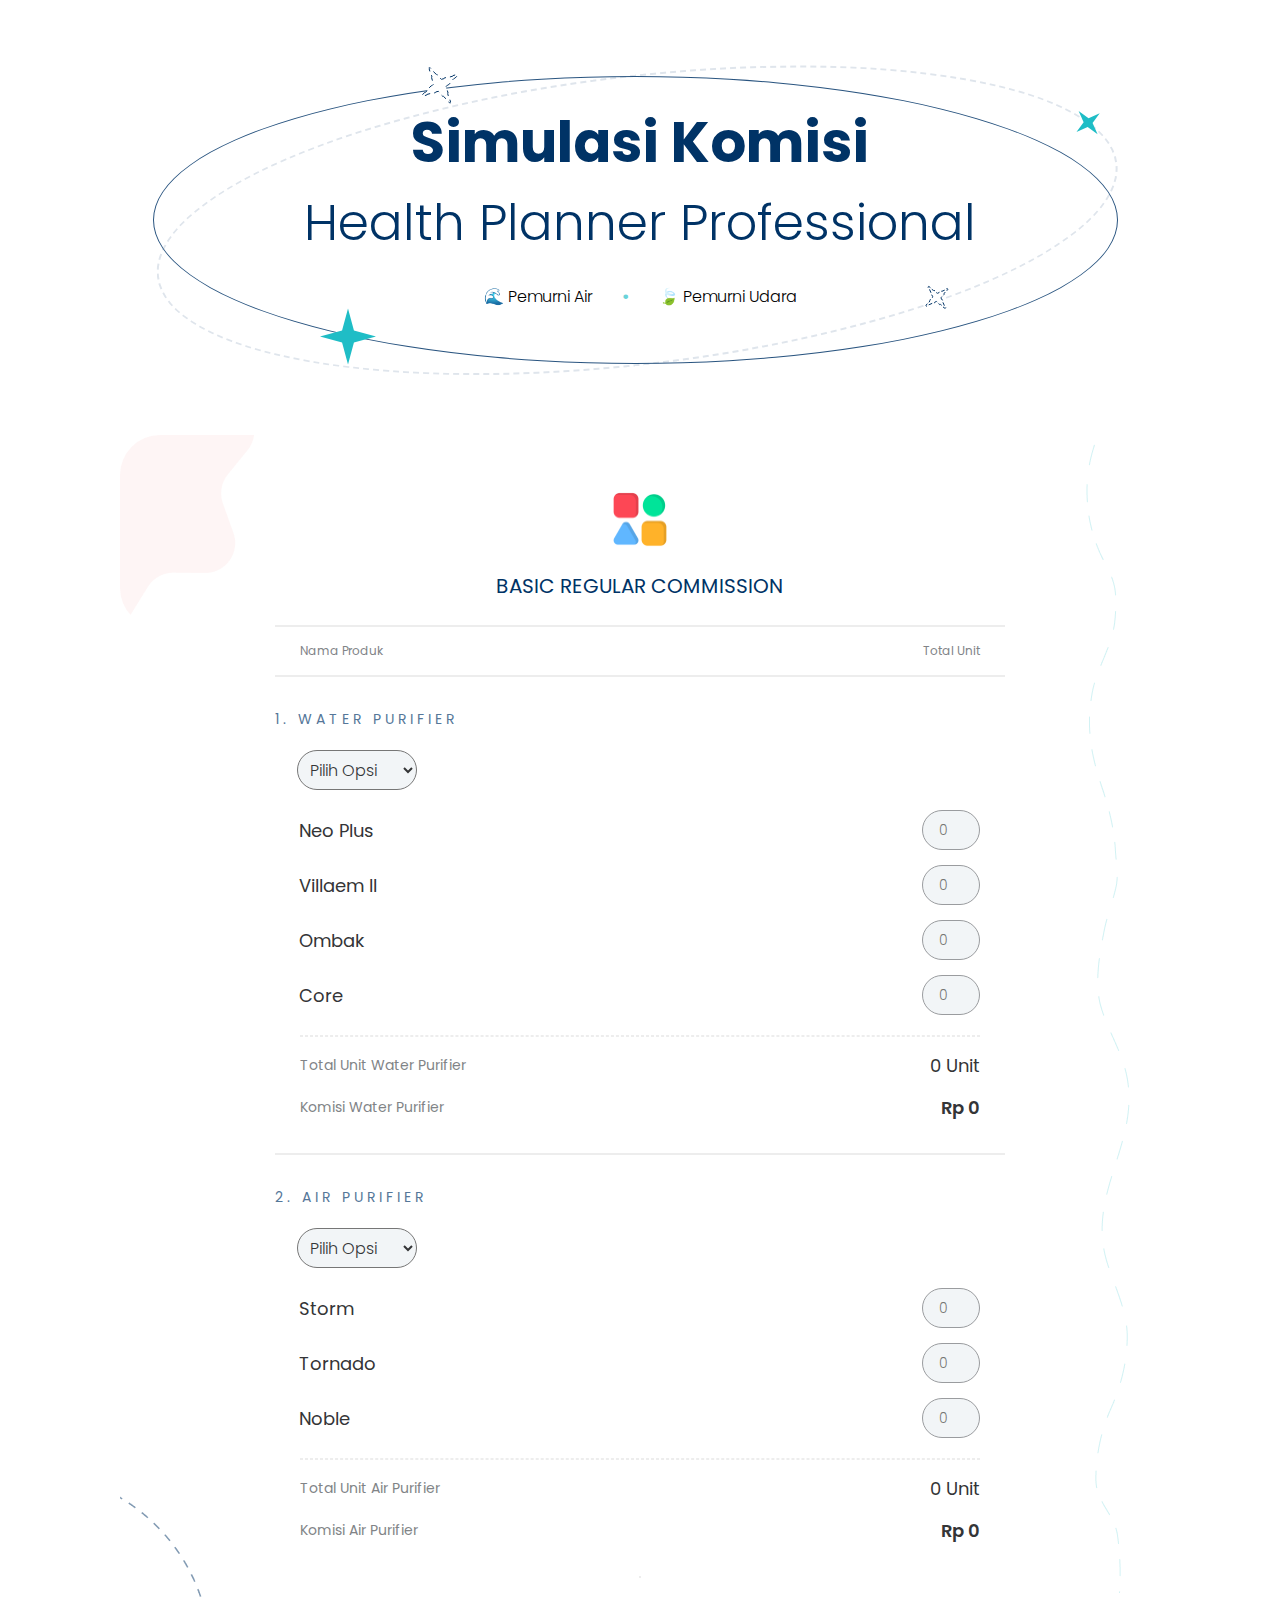
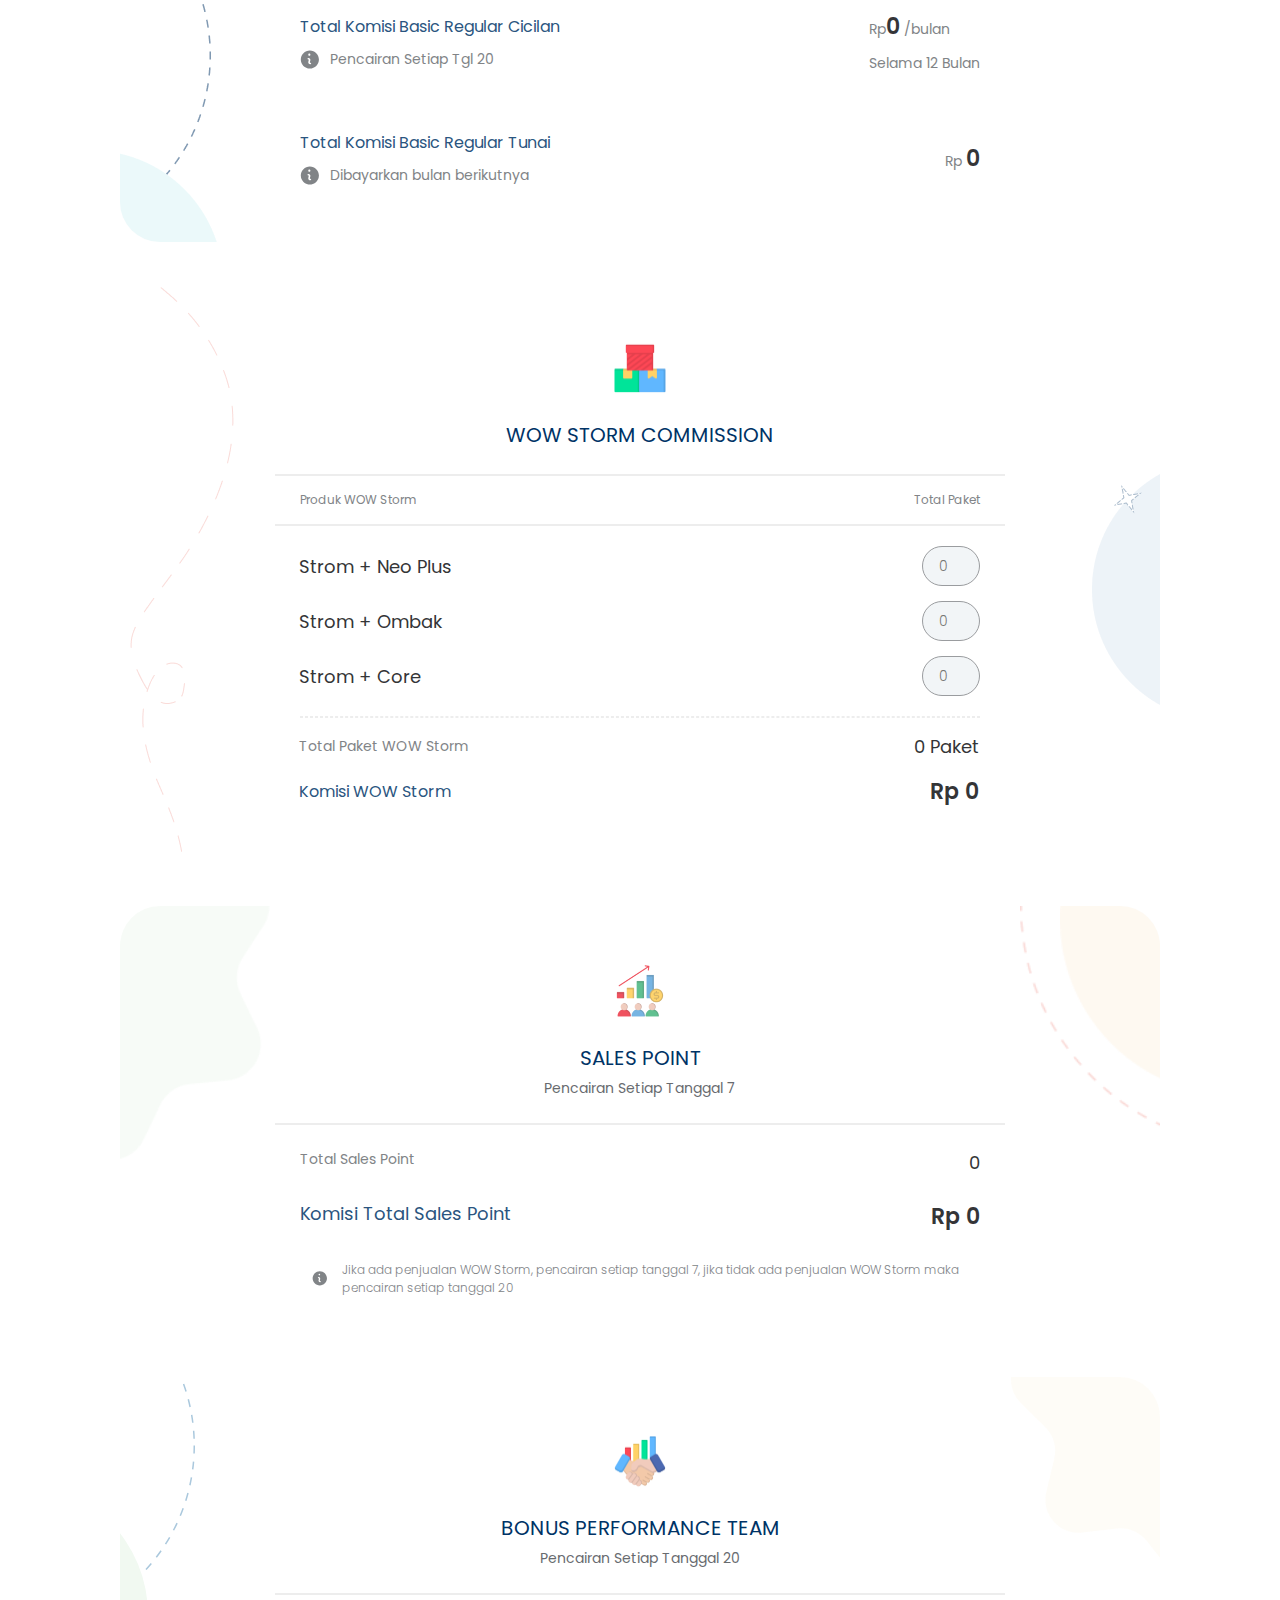
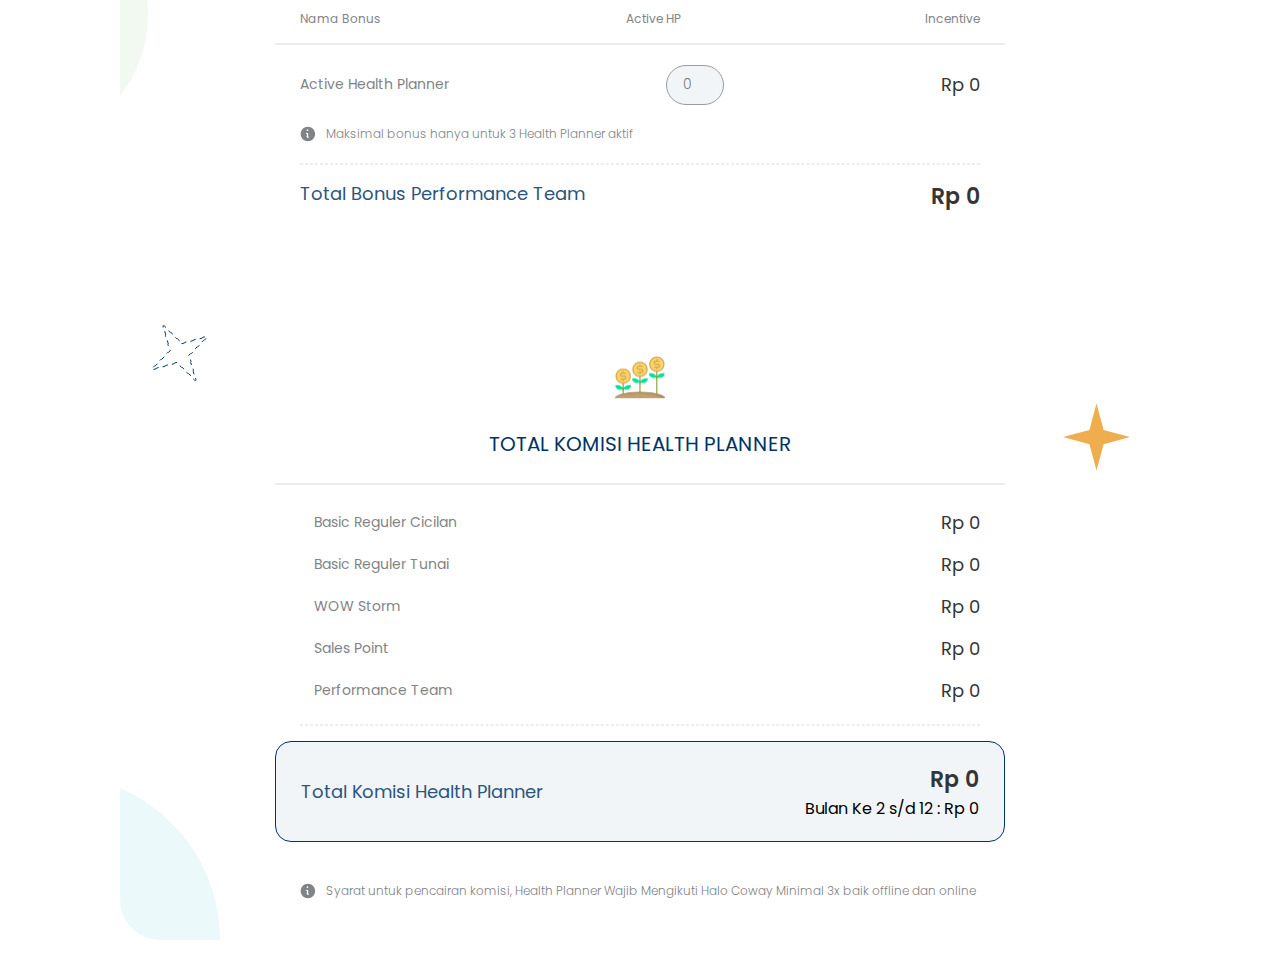
==== index.html @ 2f5e2cfe "fix total" ====
<!DOCTYPE html>
<html lang="en">
  <head>
    <meta charset="UTF-8" />
    <meta name="viewport" content="width=device-width, initial-scale=1.0" />
    <title>Komisi</title>

    <link rel="stylesheet" href="style.css" />
    <link rel="preconnect" href="https://fonts.googleapis.com" />
    <link rel="preconnect" href="https://fonts.gstatic.com" crossorigin />
    <link href="https://fonts.googleapis.com/css2?family=Poppins:wght@300;400;500;600;700&display=swap" rel="stylesheet" />

    <script src="js/app.js"></script>
  </head>
  <body>
    <!-- POP UP PASSWORD START -->
    <div class="pop" style="display: none;">
      <div class="card">
        <img class="key" src="assets/popup/Password.png" alt="" srcset="" />
        <div class="card-top">
          <img class="bg-card-top" src="assets/popup/Ornament 150.png" alt="" />
        </div>
        <div class="card-bottom">
          <h3>Masukkan Password 🙊</h3>
          <h5>Harap masukkan password untuk menggunakan Simulasi Komisi Health Planner Professional</h5>
          <input type="password" placeholder="input password" id="password" />
          <button type="submit" class="submit-button" id="button-submit">Submit Password</button>
        </div>
      </div>
    </div>
    <!-- POP UP PASSWORD END -->

    <!-- CONTENT START -->
    <div class="container">
      <!-- HEADER SECTION START -->
      <div class="header">
        <!-- ELLIPSE BACKGROUND -->
        <div class="Group1">
          <div class="Ellipse13"></div>
          <div class="Ellipse12"></div>
        </div>

        <!-- HEADER CONTENT START -->
        <h1>Simulasi Komisi</h1>
        <h3>Health Planner Professional</h3>
        <div class="tag">
          <p>🌊 Pemurni Air</p>
          <span>•</span>
          <p>🍃 Pemurni Udara</p>
        </div>
        <!-- HEADER CONTENT END -->

        <!-- HEADER ORNAMENT -->
        <svg xmlns="http://www.w3.org/2000/svg" width="40" height="40" viewBox="0 0 40 40" fill="none" class="header-dashed-star-1">
          <path
            d="M21.1506 14.1444L21.3566 14.3454L21.6339 14.2681L23.8445 13.6522C24.1105 13.5781 24.2661 13.3023 24.192 13.0363L27.6498 12.0728C27.7239 12.3389 27.9997 12.4944 28.2657 12.4203L32.6868 11.1884C32.9529 11.1143 33.1084 10.8386 33.0343 10.5725L36.4922 9.60906C36.5663 9.87507 36.842 10.0306 37.108 9.95651L37.5297 9.839L37.224 10.1524C37.0312 10.35 37.0351 10.6666 37.2328 10.8594L34.7261 13.4288C34.5285 13.236 34.2119 13.2399 34.0191 13.4376L30.8141 16.7228C30.6213 16.9204 30.6252 17.237 30.8229 17.4298L28.3162 19.9993C28.1186 19.8064 27.802 19.8103 27.6092 20.008L26.0067 21.6506L25.8057 21.8567L25.883 22.134L26.4989 24.3445C26.573 24.6106 26.8488 24.7661 27.1148 24.692L28.0782 28.1499C27.8122 28.224 27.6567 28.4997 27.7308 28.7657L28.9627 33.1869C29.0368 33.4529 29.3125 33.6085 29.5785 33.5343L30.542 36.9922C30.276 37.0663 30.1205 37.342 30.1946 37.6081L30.3121 38.0298L29.9987 37.7241C29.8011 37.5312 29.4845 37.5351 29.2917 37.7328L26.7223 35.2262C26.9151 35.0285 26.9112 34.7119 26.7135 34.5191L23.4283 31.3142C23.2306 31.1213 22.9141 31.1253 22.7213 31.3229L20.1518 28.8163C20.3447 28.6186 20.3408 28.3021 20.1431 28.1092L18.5005 26.5067L18.2944 26.3057L18.0171 26.383L15.8065 26.9989C15.5405 27.0731 15.385 27.3488 15.4591 27.6148L12.0012 28.5783C11.9271 28.3123 11.6514 28.1567 11.3854 28.2308L6.9642 29.4627C6.69819 29.5368 6.54264 29.8126 6.61676 30.0786L3.15889 31.0421C3.08477 30.7761 2.80904 30.6205 2.54303 30.6946L2.12133 30.8121L2.42703 30.4988C2.61986 30.3011 2.61594 29.9845 2.41828 29.7917L4.92492 27.2223C5.12258 27.4151 5.43914 27.4112 5.63197 27.2136L8.83692 23.9283C9.02975 23.7307 9.02584 23.4141 8.82818 23.2213L11.3348 20.6519C11.5325 20.8447 11.849 20.8408 12.0419 20.6431L13.6443 19.0005L13.8454 18.7945L13.7681 18.5172L13.1521 16.3066C13.078 16.0406 12.8023 15.885 12.5363 15.9591L11.5728 12.5013C11.8388 12.4272 11.9944 12.1514 11.9203 11.8854L10.6884 7.46424C10.6142 7.19823 10.3385 7.04268 10.0725 7.1168L9.10902 3.65893C9.37503 3.58481 9.53059 3.30908 9.45647 3.04307L9.33897 2.62137L9.65232 2.92707C9.84998 3.1199 10.1665 3.11598 10.3594 2.91832L12.9288 5.42496C12.736 5.62262 12.7399 5.93918 12.9375 6.13201L16.2227 9.33696C16.4204 9.52979 16.737 9.52588 16.9298 9.32822L19.4992 11.8349C19.3064 12.0325 19.3103 12.3491 19.508 12.5419L21.1506 14.1444Z"
            fill="white"
            stroke="#003366"
            stroke-linecap="round"
            stroke-dasharray="5 5"
          />
        </svg>
        <svg xmlns="http://www.w3.org/2000/svg" width="56" height="57" viewBox="0 0 56 57" fill="none" class="header-solid-star-1">
          <path d="M28 0.5L33.9397 22.5603L56 28.5L33.9397 34.4397L28 56.5L22.0603 34.4397L0 28.5L22.0603 22.5603L28 0.5Z" fill="#1FBDC6" />
        </svg>
        <svg xmlns="http://www.w3.org/2000/svg" width="26" height="25" viewBox="0 0 26 25" fill="none" class="header-dashed-star-2">
          <path
            d="M17.1432 12.6211L16.9729 12.8532L17.0881 13.117L17.7239 14.5734C17.8344 14.8265 18.1292 14.9421 18.3822 14.8316L19.2538 16.828C19.0007 16.9385 18.8851 17.2332 18.9956 17.4863L20.2673 20.3991C20.3778 20.6521 20.6725 20.7677 20.9256 20.6572L21.7972 22.6536C21.597 22.741 21.4828 22.9437 21.4985 23.1498C21.3009 23.0892 21.0781 23.156 20.9488 23.3321L19.1927 22.0433C19.3561 21.8207 19.3081 21.5077 19.0855 21.3444L16.5232 19.4638C16.3006 19.3004 15.9877 19.3485 15.8243 19.5711L14.0682 18.2822C14.2316 18.0596 14.1835 17.7467 13.9609 17.5833L12.6798 16.643L12.4477 16.4727L12.1839 16.5879L10.7275 17.2237C10.4744 17.3342 10.3588 17.629 10.4693 17.882L8.47296 18.7536C8.36247 18.5005 8.06775 18.3849 7.81467 18.4954L4.90186 19.7671C4.64879 19.8776 4.5332 20.1723 4.64368 20.4254L2.64734 21.297C2.55994 21.0968 2.35728 20.9826 2.15113 20.9983C2.21174 20.8007 2.14489 20.5779 1.9688 20.4486L3.25765 18.6925C3.48027 18.8559 3.79319 18.8079 3.95657 18.5853L5.8371 16.023C6.00049 15.8004 5.95247 15.4875 5.72985 15.3241L7.0187 13.568C7.24132 13.7314 7.55424 13.6833 7.71762 13.4607L8.65789 12.1796L8.82821 11.9475L8.71303 11.6837L8.07719 10.2273C7.9667 9.97421 7.67198 9.85862 7.4189 9.96911L6.54733 7.97276C6.80041 7.86227 6.916 7.56755 6.80551 7.31447L5.53383 4.40166C5.42334 4.14858 5.12861 4.03299 4.87554 4.14348L4.00397 2.14714C4.20415 2.05974 4.31831 1.85707 4.3026 1.65093C4.50026 1.71154 4.72306 1.64469 4.8523 1.4686L6.6084 2.75745C6.44501 2.98007 6.49303 3.29299 6.71565 3.45637L9.27793 5.3369C9.50055 5.50028 9.81347 5.45227 9.97686 5.22965L11.733 6.5185C11.5696 6.74112 11.6176 7.05404 11.8402 7.21742L13.1213 8.15769L13.3534 8.32801L13.6172 8.21283L15.0737 7.57699C15.3267 7.4665 15.4423 7.17177 15.3318 6.9187L17.3282 6.04713C17.4387 6.30021 17.7334 6.41579 17.9865 6.30531L20.8993 5.03362C21.1523 4.92314 21.2679 4.62841 21.1575 4.37534L23.1538 3.50377C23.2412 3.70395 23.4439 3.81811 23.65 3.8024C23.5894 4.00006 23.6562 4.22286 23.8323 4.3521L22.5435 6.1082C22.3209 5.94481 22.0079 5.99283 21.8446 6.21545L19.964 8.77773C19.8006 9.00035 19.8487 9.31327 20.0713 9.47665L18.7824 11.2328C18.5598 11.0694 18.2469 11.1174 18.0835 11.34L17.1432 12.6211Z"
            fill="white"
            stroke="#003366"
            stroke-linecap="round"
            stroke-dasharray="3 3"
          />
        </svg>
        <svg xmlns="http://www.w3.org/2000/svg" width="24" height="25" viewBox="0 0 24 25" fill="none" class="header-solid-star-2">
          <path d="M2.6262 0.978107L12.5599 8.12744L23.7303 3.12636L16.581 13.06L21.5821 24.2305L11.6484 17.0812L0.477948 22.0823L7.62728 12.1486L2.6262 0.978107Z" fill="#1FBDC6" />
        </svg>
      </div>
      <!-- HEADER SECTION END -->

      <!-- BASIC SECTION START -->
      <div class="basic">
        <!-- BASIC ORNAMENT -->
        <img class="ornament1" src="assets/form/basic/ornament1.png" alt="" />
        <img class="ornament2" src="assets/form/basic/ornament2.png" alt="" />
        <img class="ornament3" src="assets/form/basic/ornament3.png" alt="" />

        <!-- SECTION ICON -->
        <img class="section-image" src="assets/form/basic.png" alt="" />

        <!-- SECTION TITLE -->
        <h5 class="title">BASIC REGULAR COMMISSION</h5>

        <!-- WATER CONTENT START-->
        <div class="content">
          <!-- HEAD START -->
          <hr class="top-line" />
          <div class="head">
            <p>Nama Produk</p>
            <p>Total Unit</p>
          </div>
          <hr />
          <!-- HEAD END -->

          <!-- CATEGORY -->
          <h5 class="category">1. WATER PURIFIER</h5>
          <select name="pembayaran" id="pembayaran-water" class="pembayaran">
            <option disabled selected>Pilih Opsi</option>
            <option value="tunai">Tunai</option>
            <option value="cicilan">Cicilan</option>
          </select>

          <!-- LIST ITEM START -->
          <div class="body">
            <div class="container-row">
              <div class="row">
                <h5>Neo Plus</h5>
                <input type="number" placeholder="0" id="neo" />
              </div>
              <div class="row">
                <h5>Villaem II</h5>
                <input type="number" placeholder="0" id="villaem" />
              </div>
              <div class="row">
                <h5>Ombak</h5>
                <input type="number" placeholder="0" id="ombak" />
              </div>
              <div class="row">
                <h5>Core</h5>
                <input type="number" placeholder="0" id="core" />
              </div>
            </div>
          </div>
          <!-- LIST ITEM END -->

          <hr class="total-line" />

          <!-- WATER TOTAL START -->
          <div class="basic-total">
            <div class="container-row">
              <div class="row">
                <p>Total Unit Water Purifier</p>
                <h3 class="unit" id="water-unit">0 Unit</h3>
              </div>
              <div class="row">
                <p>Komisi Water Purifier</p>
                <h3 class="commission" id="water-commission">Rp 0</h3>
              </div>
            </div>
          </div>
          <!-- WATER TOTAL END -->
          <hr />
        </div>
        <!-- WATER CONTENT END -->

        <!-- AIR CONTENT START -->
        <div class="content">
          <!-- CATEGORY -->
          <h5 class="category">2. AIR PURIFIER</h5>
          <select name="pembayaran" id="pembayaran-air" class="pembayaran">
            <option disabled selected>Pilih Opsi</option>
            <option value="tunai" >Tunai</option>
            <option value="cicilan">Cicilan</option>
          </select>

          <!-- LIST ITEM START -->
          <div class="body">
            <div class="container-row">
              <div class="row">
                <h5>Storm</h5>
                <input type="number" id="storm" placeholder="0" />
              </div>
              <div class="row">
                <h5>Tornado</h5>
                <input type="number" id="tornado" placeholder="0" />
              </div>
              <div class="row">
                <h5>Noble</h5>
                <input type="number" id="noble" placeholder="0" />
              </div>
            </div>
          </div>
          <!-- LIST ITEM END -->

          <hr class="total-line" />

          <!-- AIR TOTAL START -->
          <div class="basic-total">
            <div class="container-row">
              <div class="row">
                <p>Total Unit Air Purifier</p>
                <h3 class="unit" id="air-unit">0 Unit</h3>
              </div>
              <div class="row">
                <p>Komisi Air Purifier</p>
                <h3 class="commission" id="air-commission">Rp 0</h3>
              </div>
            </div>
          </div>
          <!-- AIR TOTAL END -->
        </div>
        <!-- AIR CONTENT END -->

        <hr />

        <!-- TOTAL COMMISSION START -->
        <div class="content" id="cicilan">
          <div class="monthly-commission">
            <div class="sub-1">
              <h5>Total Komisi Basic Regular Cicilan</h5>
              <div class="desc">
                <svg viewBox="0 0 15 14" fill="none" xmlns="http://www.w3.org/2000/svg">
                  <path
                    fill-rule="evenodd"
                    clip-rule="evenodd"
                    d="M14.2 6.98652C14.2 10.7421 11.1555 13.7865 7.40001 13.7865C3.64447 13.7865 0.600006 10.7421 0.600006 6.98652C0.600006 3.23099 3.64447 0.186523 7.40001 0.186523C11.1555 0.186523 14.2 3.23099 14.2 6.98652ZM5.60001 6.38652C5.60001 6.05515 5.86864 5.78652 6.20001 5.78652H6.40271C7.29836 5.78652 7.96367 6.61591 7.76937 7.49023L7.40206 9.14314C7.37431 9.26804 7.46935 9.38652 7.5973 9.38652H7.80001C8.13138 9.38652 8.40001 9.65515 8.40001 9.98652C8.40001 10.3179 8.13138 10.5865 7.80001 10.5865H7.5973C6.70165 10.5865 6.03634 9.75714 6.23064 8.88282L6.59795 7.22991C6.62571 7.10501 6.53066 6.98652 6.40271 6.98652H6.20001C5.86864 6.98652 5.60001 6.71789 5.60001 6.38652ZM7.00001 4.18652C7.44183 4.18652 7.80001 3.82835 7.80001 3.38652C7.80001 2.9447 7.44183 2.58652 7.00001 2.58652C6.55818 2.58652 6.20001 2.9447 6.20001 3.38652C6.20001 3.82835 6.55818 4.18652 7.00001 4.18652Z"
                    fill="#818487"
                  />
                </svg>
                <p>Pencairan Setiap Tgl 20</p>
              </div>
            </div>
            <div class="sub-2">
              <h3>Rp<span id="total-basic-cicilan">0</span> /bulan</h3>
              <p>Selama 12 Bulan</p>
            </div>
          </div>
        </div>
        
        <div class="content" id="tunai">
          <div class="cash-commission">
            <div class="sub-1">
              <h5>Total Komisi Basic Regular Tunai</h5>
              <div class="desc">
                <svg viewBox="0 0 15 14" fill="none" xmlns="http://www.w3.org/2000/svg">
                  <path
                    fill-rule="evenodd"
                    clip-rule="evenodd"
                    d="M14.2 6.98652C14.2 10.7421 11.1555 13.7865 7.40001 13.7865C3.64447 13.7865 0.600006 10.7421 0.600006 6.98652C0.600006 3.23099 3.64447 0.186523 7.40001 0.186523C11.1555 0.186523 14.2 3.23099 14.2 6.98652ZM5.60001 6.38652C5.60001 6.05515 5.86864 5.78652 6.20001 5.78652H6.40271C7.29836 5.78652 7.96367 6.61591 7.76937 7.49023L7.40206 9.14314C7.37431 9.26804 7.46935 9.38652 7.5973 9.38652H7.80001C8.13138 9.38652 8.40001 9.65515 8.40001 9.98652C8.40001 10.3179 8.13138 10.5865 7.80001 10.5865H7.5973C6.70165 10.5865 6.03634 9.75714 6.23064 8.88282L6.59795 7.22991C6.62571 7.10501 6.53066 6.98652 6.40271 6.98652H6.20001C5.86864 6.98652 5.60001 6.71789 5.60001 6.38652ZM7.00001 4.18652C7.44183 4.18652 7.80001 3.82835 7.80001 3.38652C7.80001 2.9447 7.44183 2.58652 7.00001 2.58652C6.55818 2.58652 6.20001 2.9447 6.20001 3.38652C6.20001 3.82835 6.55818 4.18652 7.00001 4.18652Z"
                    fill="#818487"
                  />
                </svg>
                <p>Dibayarkan bulan berikutnya</p>
              </div>
            </div>
            <div class="sub-2">
              <h3>Rp <span id="total-basic-tunai">0</span></h3>
            </div>
          </div>
        </div>
        <!-- TOTAL COMISSION END -->
      </div>

      <!-- WOW SECTION START -->
      <div class="wow">
        <!-- WOW ORNAMENT -->
        <img class="ornament1" src="assets/form/wow/ornament1.png" alt="" />
        <img class="ornament2" src="assets/form/wow/ornament2.png" alt="" />

        <!-- SECTION ICON -->
        <img class="section-image" src="assets/form/wow.png" alt="" />

        <!-- SECTION TITLE -->
        <h5 class="title">WOW STORM COMMISSION</h5>

        <!-- WOW CONTENT START -->
        <div class="content">
          <hr class="top-line" />
          <div class="head">
            <p>Produk WOW Storm</p>
            <p>Total Paket</p>
          </div>
          <hr />

          <div class="body">
            <div class="container-row">
              <div class="row">
                <h5>Strom + Neo Plus</h5>
                <input type="number" placeholder="0" id="stormNeo" />
              </div>
              <div class="row">
                <h5>Strom + Ombak</h5>
                <input type="number" placeholder="0" id="stormOmbak" />
              </div>
              <div class="row">
                <h5>Strom + Core</h5>
                <input type="number" placeholder="0" id="stormCore" />
              </div>
            </div>
          </div>

          <hr class="total-line" />

          <div class="wow-commission">
            <div class="container-row">
              <div class="row">
                <p>Total Paket WOW Storm</p>
                <h4 id="total-paket">0 Paket</h4>
              </div>
              <div class="row">
                <h3>Komisi WOW Storm</h3>
                <h5 id="total-wow">Rp 0</h5>
              </div>
            </div>
          </div>
        </div>
      </div>
      <!-- BASIC SECTION END -->

      <div class="sales">
        <img class="section-image" src="assets/form/sales.png" alt="" />
        <h5 class="title">SALES POINT</h5>
        <p class="info">Pencairan Setiap Tanggal 7</p>

        <div class="content">
          <hr class="top-line" />
          <div class="total-point">
            <p>Total Sales Point</p>
            <h5 id="sales-point">0</h5>
          </div>

          <div class="body">
            <div class="sales-commission">
              <h5>Komisi Total Sales Point</h5>
              <h3 id="sales-total">Rp 0</h3>
            </div>
            <div class="desc">
              <div class="desc-content">
                <svg viewBox="0 0 15 14" fill="none" xmlns="http://www.w3.org/2000/svg">
                  <path
                    fill-rule="evenodd"
                    clip-rule="evenodd"
                    d="M14.2 6.98652C14.2 10.7421 11.1555 13.7865 7.40001 13.7865C3.64447 13.7865 0.600006 10.7421 0.600006 6.98652C0.600006 3.23099 3.64447 0.186523 7.40001 0.186523C11.1555 0.186523 14.2 3.23099 14.2 6.98652ZM5.60001 6.38652C5.60001 6.05515 5.86864 5.78652 6.20001 5.78652H6.40271C7.29836 5.78652 7.96367 6.61591 7.76937 7.49023L7.40206 9.14314C7.37431 9.26804 7.46935 9.38652 7.5973 9.38652H7.80001C8.13138 9.38652 8.40001 9.65515 8.40001 9.98652C8.40001 10.3179 8.13138 10.5865 7.80001 10.5865H7.5973C6.70165 10.5865 6.03634 9.75714 6.23064 8.88282L6.59795 7.22991C6.62571 7.10501 6.53066 6.98652 6.40271 6.98652H6.20001C5.86864 6.98652 5.60001 6.71789 5.60001 6.38652ZM7.00001 4.18652C7.44183 4.18652 7.80001 3.82835 7.80001 3.38652C7.80001 2.9447 7.44183 2.58652 7.00001 2.58652C6.55818 2.58652 6.20001 2.9447 6.20001 3.38652C6.20001 3.82835 6.55818 4.18652 7.00001 4.18652Z"
                    fill="#818487"
                  />
                </svg>
                <p>Jika ada penjualan WOW Storm, pencairan setiap tanggal 7, jika tidak ada penjualan WOW Storm maka pencairan setiap tanggal 20</p>
              </div>
            </div>
          </div>
        </div>
        <img src="/assets/form/sales/Ornament1.png" alt="Ornament" class="sales-puddle-img" />
        <img src="/assets/form/sales/Ornament2.png" alt="Ornament2" class="sales-dashed-img" />
        <img src="/assets/form/sales/Ellipse1.png" alt="Ellipse1" class="sales-circle-img" />
      </div>

      <div class="performance">
        <img class="section-image" src="assets/form/performance.png" alt="" />
        <h5 class="title">BONUS PERFORMANCE TEAM</h5>
        <p class="info">Pencairan Setiap Tanggal 20</p>

        <div class="content">
          <hr class="top-line" />
          <div class="head">
            <p>Nama Bonus</p>
            <p>Active HP</p>
            <p>Incentive</p>
          </div>
          <hr />

          <div class="body">
            <div class="performance-product">
              <h5>Active Health Planner</h5>
              <input type="number" max="3" min="0" id="performance" placeholder="0"/>
              <h4 id="performance-incentive">Rp 0</h4>
            </div>

            <div class="desc">
              <svg class="info-logo" viewBox="0 0 15 14" fill="none" xmlns="http://www.w3.org/2000/svg">
                <path
                  fill-rule="evenodd"
                  clip-rule="evenodd"
                  d="M14.2 6.98652C14.2 10.7421 11.1555 13.7865 7.40001 13.7865C3.64447 13.7865 0.600006 10.7421 0.600006 6.98652C0.600006 3.23099 3.64447 0.186523 7.40001 0.186523C11.1555 0.186523 14.2 3.23099 14.2 6.98652ZM5.60001 6.38652C5.60001 6.05515 5.86864 5.78652 6.20001 5.78652H6.40271C7.29836 5.78652 7.96367 6.61591 7.76937 7.49023L7.40206 9.14314C7.37431 9.26804 7.46935 9.38652 7.5973 9.38652H7.80001C8.13138 9.38652 8.40001 9.65515 8.40001 9.98652C8.40001 10.3179 8.13138 10.5865 7.80001 10.5865H7.5973C6.70165 10.5865 6.03634 9.75714 6.23064 8.88282L6.59795 7.22991C6.62571 7.10501 6.53066 6.98652 6.40271 6.98652H6.20001C5.86864 6.98652 5.60001 6.71789 5.60001 6.38652ZM7.00001 4.18652C7.44183 4.18652 7.80001 3.82835 7.80001 3.38652C7.80001 2.9447 7.44183 2.58652 7.00001 2.58652C6.55818 2.58652 6.20001 2.9447 6.20001 3.38652C6.20001 3.82835 6.55818 4.18652 7.00001 4.18652Z"
                  fill="#818487"
                />
              </svg>
              <p>Maksimal bonus hanya untuk 3 Health Planner aktif</p>
            </div>
          </div>

          <hr class="total-line" />

          <div class="performance-commission">
            <h5>Total Bonus Performance Team</h5>
            <h3 id="performance-total">Rp 0</h3>
          </div>
        </div>
        <img src="/assets/form/performance/Ornament1.svg" alt="ornament1" class="performance-dashed-img" />
        <img src="/assets/form/performance/Ornament2.svg" alt="ornament2" class="performance-puddle-img" />
        <img src="/assets/form/performance/Ellipse1.svg" alt="Ellipse1" class="performance-circle-img" />
      </div>

      <div class="total">
        <img class="section-image" src="assets/form/total.png" alt="" />
        <h5 class="title">TOTAL KOMISI HEALTH PLANNER</h5>
        <div class="content">
          <hr class="top-line" />
          <div class="body">
            <div class="detail">
              <div class="container-row">
                <div class="row">
                  <p>Basic Reguler Cicilan</p>
                  <h5 id="final-basic-cicilan">Rp 0</h5>
                </div>
                <div class="row">
                  <p>Basic Reguler Tunai</p>
                  <h5 id="final-basic-tunai">Rp 0</h5>
                </div>
                <div class="row">
                  <p>WOW Storm</p>
                  <h5 id="final-wow">Rp 0</h5>
                </div>
                <div class="row">
                  <p>Sales Point</p>
                  <h5 id="final-sales">Rp 0</h5>
                </div>
                <div class="row">
                  <p>Performance Team</p>
                  <h5 id="final-performance">Rp 0</h5>
                </div>
              </div>
            </div>

            <hr class="total-line" />

            <div class="total-commission">
              <h5>Total Komisi Health Planner</h5>
              <div class="sub">
                <h3 id="final-total">Rp 0</h3>
                <p>Bulan Ke 2 s/d 12 : <span id="final-monthly">Rp 0</span></p>
              </div>
            </div>

            <div class="desc">
              <svg class="info-logo" viewBox="0 0 15 14" fill="none" xmlns="http://www.w3.org/2000/svg">
                <path
                  fill-rule="evenodd"
                  clip-rule="evenodd"
                  d="M14.2 6.98652C14.2 10.7421 11.1555 13.7865 7.40001 13.7865C3.64447 13.7865 0.600006 10.7421 0.600006 6.98652C0.600006 3.23099 3.64447 0.186523 7.40001 0.186523C11.1555 0.186523 14.2 3.23099 14.2 6.98652ZM5.60001 6.38652C5.60001 6.05515 5.86864 5.78652 6.20001 5.78652H6.40271C7.29836 5.78652 7.96367 6.61591 7.76937 7.49023L7.40206 9.14314C7.37431 9.26804 7.46935 9.38652 7.5973 9.38652H7.80001C8.13138 9.38652 8.40001 9.65515 8.40001 9.98652C8.40001 10.3179 8.13138 10.5865 7.80001 10.5865H7.5973C6.70165 10.5865 6.03634 9.75714 6.23064 8.88282L6.59795 7.22991C6.62571 7.10501 6.53066 6.98652 6.40271 6.98652H6.20001C5.86864 6.98652 5.60001 6.71789 5.60001 6.38652ZM7.00001 4.18652C7.44183 4.18652 7.80001 3.82835 7.80001 3.38652C7.80001 2.9447 7.44183 2.58652 7.00001 2.58652C6.55818 2.58652 6.20001 2.9447 6.20001 3.38652C6.20001 3.82835 6.55818 4.18652 7.00001 4.18652Z"
                  fill="#818487"
                />
              </svg>

              <p>Syarat untuk pencairan komisi, Health Planner Wajib Mengikuti Halo Coway Minimal 3x baik offline dan online</p>
            </div>
          </div>
        </div>
        <svg xmlns="http://www.w3.org/2000/svg" width="59" height="60" viewBox="0 0 59 60" fill="none" class="total-dashed-img">
          <path
            d="M31.6298 20.5456L31.8359 20.7466L32.1132 20.6693L34.3342 20.0505C34.6002 19.9764 34.7557 19.7006 34.6816 19.4346L38.1603 18.4654C38.2344 18.7314 38.5101 18.8869 38.7761 18.8128L43.2181 17.5751C43.4841 17.501 43.6397 17.2253 43.5656 16.9593L47.0442 15.99C47.1183 16.256 47.3941 16.4115 47.6601 16.3374L52.1021 15.0997C52.3681 15.0256 52.5236 14.7499 52.4495 14.4839L55.9282 13.5146C56.0023 13.7806 56.278 13.9362 56.544 13.862L56.9761 13.7416L56.6629 14.0627C56.4701 14.2604 56.474 14.5769 56.6716 14.7698L54.1499 17.3547C53.9523 17.1618 53.6357 17.1657 53.4429 17.3634L50.2228 20.6641C50.03 20.8617 50.0339 21.1783 50.2316 21.3711L47.7099 23.956C47.5122 23.7632 47.1956 23.7671 47.0028 23.9647L43.7828 27.2654C43.59 27.4631 43.5939 27.7796 43.7915 27.9725L41.2698 30.5573C41.0721 30.3645 40.7556 30.3684 40.5628 30.5661L38.9527 32.2164L38.7517 32.4225L38.829 32.6998L39.4478 34.9208C39.522 35.1868 39.7977 35.3423 40.0637 35.2682L41.033 38.7469C40.767 38.821 40.6114 39.0967 40.6855 39.3627L41.9232 43.8047C41.9973 44.0707 42.2731 44.2263 42.5391 44.1522L43.5084 47.6308C43.2423 47.7049 43.0868 47.9807 43.1609 48.2467L44.3986 52.6887C44.4727 52.9547 44.7484 53.1102 45.0145 53.0361L45.9837 56.5148C45.7177 56.5889 45.5622 56.8646 45.6363 57.1306L45.7567 57.5627L45.4356 57.2495C45.2379 57.0567 44.9214 57.0606 44.7285 57.2582L42.1437 54.7365C42.3365 54.5389 42.3326 54.2223 42.1349 54.0295L38.8343 50.8094C38.6366 50.6166 38.32 50.6205 38.1272 50.8182L35.5423 48.2965C35.7352 48.0988 35.7313 47.7822 35.5336 47.5894L32.2329 44.3694C32.0353 44.1766 31.7187 44.1805 31.5259 44.3781L28.941 41.8564C29.1338 41.6587 29.1299 41.3422 28.9323 41.1494L27.2819 39.5393L27.0759 39.3383L26.7986 39.4156L24.5776 40.0344C24.3116 40.1086 24.156 40.3843 24.2301 40.6503L20.7515 41.6196C20.6773 41.3536 20.4016 41.198 20.1356 41.2721L15.6936 42.5098C15.4276 42.5839 15.2721 42.8597 15.3462 43.1257L11.8675 44.095C11.7934 43.8289 11.5177 43.6734 11.2516 43.7475L6.80967 44.9852C6.54366 45.0593 6.38811 45.335 6.46223 45.6011L2.98356 46.5703C2.90944 46.3043 2.63371 46.1488 2.3677 46.2229L1.93559 46.3433L2.24883 46.0222C2.44166 45.8245 2.43775 45.508 2.24009 45.3151L4.76181 42.7303C4.95947 42.9231 5.27603 42.9192 5.46886 42.7215L8.68889 39.4209C8.88172 39.2232 8.87781 38.9066 8.68014 38.7138L11.2019 36.1289C11.3995 36.3218 11.7161 36.3179 11.9089 36.1202L15.1289 32.8195C15.3218 32.6219 15.3179 32.3053 15.1202 32.1125L17.6419 29.5276C17.8396 29.7204 18.1561 29.7165 18.349 29.5189L19.959 27.8685L20.16 27.6625L20.0827 27.3852L19.4639 25.1642C19.3898 24.8982 19.114 24.7426 18.848 24.8167L17.8788 21.3381C18.1448 21.2639 18.3003 20.9882 18.2262 20.7222L16.9885 16.2802C16.9144 16.0142 16.6387 15.8587 16.3727 15.9328L15.4034 12.4541C15.6694 12.38 15.8249 12.1043 15.7508 11.8382L14.5131 7.39627C14.439 7.13026 14.1633 6.97471 13.8973 7.04883L12.928 3.57016C13.194 3.49604 13.3496 3.22031 13.2754 2.9543L13.155 2.52219L13.4761 2.83543C13.6738 3.02826 13.9903 3.02435 14.1832 2.82669L16.7681 5.34841C16.5752 5.54607 16.5791 5.86263 16.7768 6.05546L20.0775 9.27549C20.2751 9.46832 20.5917 9.46441 20.7845 9.26674L23.3694 11.7885C23.1766 11.9861 23.1805 12.3027 23.3781 12.4955L26.6788 15.7155C26.8765 15.9084 27.193 15.9045 27.3859 15.7068L29.9707 18.2285C29.7779 18.4262 29.7818 18.7427 29.9795 18.9356L31.6298 20.5456Z"
            fill="white"
            stroke="#003366"
            stroke-linecap="round"
            stroke-dasharray="5 5"
          />
        </svg>
        <svg xmlns="http://www.w3.org/2000/svg" width="67" height="68" viewBox="0 0 67 68" fill="none" class="total-solid-img">
          <path d="M33.5 0.586426L40.6064 26.98L67 34.0864L40.6064 41.1928L33.5 67.5864L26.3936 41.1928L0 34.0864L26.3936 26.98L33.5 0.586426Z" fill="#F0AD4E" />
        </svg>
        <img src="/assets/form/total/Ellipse1.svg" alt="Ellipse1" class="total-circle-img" />
      </div>
    </div>
  </body>
</html>
---- style.css ----
body {
  background-image: url("../assets/popup/background.png");
  background-position: center;
  background-size: cover;
}

* {
  font-family: "Poppins", sans-serif;
  padding: 0;
  margin: 0;
}

.pop {
  display: flex;
  justify-content: center;
  align-items: center;
  backdrop-filter: blur(80px);
  -webkit-backdrop-filter: blur(80px);
  height: 100vh;
  width: 100%;
  position: fixed;
  z-index: 999;
}

.body-password {
  background-color: white;
  border-radius: 40px;
}

.card {
  background-color: white;
  border-radius: 40px;
  display: flex;
  flex-direction: column;
  justify-content: center;
  align-items: center;
  margin-top: 230px;
  margin-bottom: 160px;
  /* width: 730px; */
  width: 630px;
  height: 500px;
  animation-name: fadeIn;
  animation-duration: 2s;
  position: relative;
}

.key {
  width: 414px;
  position: absolute;
  bottom: 310px;
}

.card-top {
  overflow: hidden;
  width: 100%;
}

.bg-card-top {
  width: 630px;
}

.card-bottom {
  margin-top: 15px;
  width: 85%;
  display: flex;
  flex-direction: column;
  justify-content: center;
  align-items: center;
}

.card-bottom h3 {
  font-size: 35px;
  font-weight: 500;
  color: #002244;
  margin-bottom: 10px;
}

.card-bottom h5 {
  font-size: 13px;
  font-weight: 400;
  color: #57595c;
  text-align: center;
  margin-bottom: 38px;
}

.card-bottom input {
  width: 310px;
  height: 42px;
  background-color: #f2f5f7;
  border: none;
  border-radius: 40px;
  text-align: center;
  font-size: 13px;
  color: #818487;
}

.card-bottom button {
  width: 186px;
  height: 44px;
  background-color: #2a5580;
  font-size: 15px;
  color: white;
  border-radius: 40px;
  border: none;
  margin-top: 20px;
  margin-bottom: 25px;
}

.hide {
  opacity: 0;
  pointer-events: none;
  transition: opacity 1s ease;
}

.submit-button:hover {
  cursor: pointer;
  background-color: #042a4f;
}

.submit-button:active {
  animation: clickEffect 0.4s ease;
}

@keyframes clickEffect {
  0% {
    transform: scale(1);
  }
  50% {
    transform: scale(0.9);
  }
  100% {
    transform: scale(1);
  }
}

@keyframes zoomIn {
  from {
    transform: scale(0);
  }
  to {
    transform: scale(1);
  }
}

@keyframes slideDown {
  from {
    transform: translateY(-100%);
  }
  to {
    transform: translateY(0);
  }
}

/* CSS */
@keyframes fadeIn {
  from {
    opacity: 0;
  }
  to {
    opacity: 1;
  }
}

.container {
  display: flex;
  flex-direction: column;
  align-items: center;
  justify-content: center;
}

.header {
  height: 345px;
  width: 1040px;
  background-color: white;
  border-radius: 40px;
  text-align: center;
  margin-top: 50px;
  position: relative;
  z-index: 1;
}

.header-dashed-star-1,
.header-solid-star-1,
.header-dashed-star-2,
.header-solid-star-2 {
  position: absolute;
}

.header-dashed-star-1 {
  top: 15px;
  left: 300px;
}

.header-solid-star-1 {
  bottom: 30px;
  left: 200px;
}

.header-dashed-star-2 {
  bottom: 85px;
  right: 210px;
}

.header-solid-star-2 {
  right: 60px;
  top: 60px;
}

/* CSS */
.Group1 {
  width: 100%;
}

.Ellipse13 {
  width: 963px;
  height: 286px;
  left: 20px;
  top: 83.06px;
  position: absolute;
  transform: rotate(-6.74deg);
  transform-origin: 0 0;
  border-radius: 50%;
  border: 2.5px #dfe5ec dashed;
}

.Ellipse12 {
  width: 963px;
  height: 286px;
  left: 33.46px;
  top: 25.54px;
  position: absolute;
  border-radius: 50%;
  border: 1px #2a5580 solid;
}

.bg-header {
  position: absolute;
}

.bg-header img {
  width: 60%;
}

.header h1 {
  font-size: 56px;
  font-weight: 700;
  color: #003366;
  margin-top: 50px;
}

.header h3 {
  font-size: 50px;
  font-weight: 300;
  color: #003366;
}

.tag {
  margin-top: 20px;
  display: flex;
  align-items: center;
  justify-content: center;
  gap: 30px;
  font-size: 16px;
  font-weight: 300;
}

.tag span {
  font-size: 20px;
  font-weight: 300;
  color: #6ad3d9;
  font-weight: 300;
}

.basic,
.wow,
.sales,
.performance,
.total {
  width: 1040px;
  display: flex;
  flex-direction: column;
  justify-content: center;
  align-items: center;

  background-color: white;
  border-radius: 40px;
  margin-top: 40px;
}

.total {
  position: relative;
  overflow: hidden;
  margin-bottom: 40px;
}

hr {
  border: 1px solid #ededed;
}

.basic {
  position: relative;
}

.ornament1 {
  position: absolute;
  top: 0;
  left: 0;
  border-top-left-radius: 40px;
  border-bottom-left-radius: 40px;
}

.ornament2 {
  position: absolute;
  bottom: 0;
  left: 0;
  border-bottom-left-radius: 40px;
}

.ornament3 {
  position: absolute;
  right: 30px;
  top: 0;
}

.section-image {
  width: 56px;
  margin: 56px 0 24px 0;
}

.content {
  width: 730px;
  padding: 0 155px;
}

.title {
  font-size: 20px;
  font-weight: 400;
  color: #003366;
}

.category {
  font-size: 14px;
  font-weight: 400;
  color: #557799;
  margin: 32px 0 20px 0;
  letter-spacing: 4px;
}

.head {
  display: flex;
  justify-content: space-between;
  padding: 15px 25px;
  font-size: 12px;
  color: #818487;
  font-weight: 400;
}

.top-line {
  margin-top: 24px;
}

.basic .body,
.wow .body {
  margin: 20px 25px 20px 10px;
  display: flex;
  justify-content: space-between;
}

.container-row {
  display: flex;
  flex-direction: column;
  gap: 15px;
  padding-left: 14px;
  width: 100%;
}

.row {
  display: flex;
  justify-content: space-between;
  align-items: center;
}

.container-row h5 {
  font-size: 18px;
  color: #343537;
  font-weight: 400;
}

.basic-input,
.wow-input {
  display: flex;
  flex-direction: column;
  gap: 20px;
}

.basic input,
.wow input {
  width: 56px;
  height: 38px;
  border-radius: 40px;
  background-color: #f2f5f7;
  border: 1px #9a9c9f solid;
  text-align: center;
  color: #343537;
  font-size: 14px;
  font-weight: 300;
  margin-left: 60px;
}

.basic select {
  width: 120px;
  height: 40px;
  margin-left: 22px;
  border-radius: 20px;
  padding-left: 8px;
  background-color: #f2f5f7;
  color: #343537;
  font-weight: 300;
  font-size: 16px;
}

#performance {
  width: 56px;
  height: 38px;
  border-radius: 40px;
  background-color: #f2f5f7;
  border: 1px #9a9c9f solid;
  text-align: center;
  color: #343537;
  font-size: 14px;
  font-weight: 300;
}

.total-line {
  margin: 20px 25px 15px 25px;
  border: 1px dashed #ededed;
}

.basic-total {
  display: flex;
  justify-content: space-between;
  margin: 0 25px 32px 11px;
}

.basic-total .row p {
  font-size: 14px;
  color: #818487;
  font-weight: 400;
}

.basic-total .row {
  text-align: row;
  font-size: 18px;
}

.basic-total .row .commission {
  font-size: 18px;
  color: #343537;
  font-weight: 600;
}

.basic-total .row .unit {
  font-size: 18px;
  color: #343537;
  font-weight: 400;
}

.monthly-commission {
  display: grid;
  grid-template-columns: auto auto;
  align-items: center;
  justify-content: space-between;
  margin: 32px 25px 56px 25px;
}

.monthly-commission svg, .cash-commission svg {
  width: 20px;
  margin-right: 10px;
}

.monthly-commission .desc, .cash-commission .desc {
  display: flex;
}

.cash-commission {
  display: grid;
  grid-template-columns: auto auto;
  align-items: center;
  justify-content: space-between;
  margin: 0 25px 56px 25px;
}

.sub-2 {
  text-align: left;
}

.sub-1 h5 {
  font-size: 16px;
  font-weight: 400;
  color: #2a5580;
}

.sub-1,
.sub-2 p,
h3 {
  font-size: 14px;
  font-weight: 400;
  color: #818487;
}

.sub-1 p,
.sub-2 p,
.sub-1 svg {
  margin-top: 10px;
}

.sub-2 span {
  font-size: 22px;
  font-weight: 600;
  color: #343537;
}

/* WOW COMMISSION */
.wow {
  height: 584px;
  position: relative;
}

.wow .ornament1 {
  position: absolute;
  top: 0;
  left: 10px;
}

.wow .ornament2 {
  position: absolute;
  left: 93.5%;
  top: 30%;
}

.wow-commission {
  margin: 0 40px 56px 10px;
}

.wow-commission .row h4 {
  font-size: 18px;
  font-weight: 400;
  color: #343537;
}

.wow-commission .row p {
  font-size: 14px;
  font-weight: 400;
  color: #818487;
}

.wow-commission .row h3 {
  font-size: 16px;
  font-weight: 400;
  color: #2a5580;
}

.wow-commission .row h5 {
  font-size: 22px;
  font-weight: 600;
  color: #343537;
}

.info {
  font-size: 14px;
  font-weight: 400px;
  color: #686b6f;
  margin-top: 5px;
}

.sales {
  position: relative;
  overflow: hidden;
}

.sales .total-point {
  display: flex;
  margin: 24px 25px;
  justify-content: space-between;
}

.sales .total-point p {
  color: #818487;
  font-size: 14px;
  font-weight: 400;
}

.sales .total-point h5 {
  color: #343537;
  font-size: 18px;
  font-weight: 400;
}

.sales-commission {
  display: flex;
  justify-content: space-between;
  margin: 0 25px 14px 25px;
}

.sales-commission h5 {
  color: #2a5580;
  font-size: 18px;
  font-weight: 400;
}

.sales-commission h3 {
  color: #343537;
  font-size: 22px;
  font-weight: 600;
}

.sales .desc {
  display: flex;
  justify-content: center;
}
.sales .desc-content {
  margin: 14px 25px 40px 25px;
  display: flex;
  align-items: center;
  width: 90%;
}

.sales .desc svg {
  width: 20px;
  margin-right: 15px;
}

.sales .desc p {
  color: #818487;
  font-weight: 300;
  font-size: 12px;
}

.sales-puddle-img,
.sales-circle-img,
.sales-dashed-img {
  position: absolute;
}

.sales-puddle-img {
  top: 0;
  left: 0;
  width: 150px;
}

.sales-circle-img {
  top: 0;
  right: 0;
  width: 100px;
}

.sales-dashed-img {
  top: 0;
  right: 0;
  width: 140px;
}

.performance {
  position: relative;
  overflow: hidden;
}

.performance-product {
  display: flex;
  justify-content: space-between;
  padding: 20px 25px;
  align-items: center;
  text-align: center;
}

.performance-product h5 {
  font-size: 14px;
  font-weight: 400;
  color: #818487;
}

.performance-product h4 {
  font-size: 18px;
  font-weight: 400;
  color: #343537;
}

.info-logo {
  width: 16px;
}

.performance .desc {
  display: flex;
  gap: 10px;
  margin: 0 25px;
}

.performance .desc p {
  font-size: 12px;
  font-weight: 300;
  color: #818487;
}

.performance-commission {
  display: flex;
  justify-content: space-between;
  margin: 0 25px 40px 25px;
}

.performance-commission h5 {
  font-size: 18px;
  font-weight: 400;
  color: #2a5580;
}

.performance-commission h3 {
  font-size: 22px;
  font-weight: 600;
  color: #343537;
}

.performance-puddle-img,
.performance-dashed-img,
.performance-circle-img {
  position: absolute;
}

.performance-circle-img {
  left: 0;
  top: 0;
  bottom: 0;
  margin: auto 0;
}

.performance-dashed-img {
  top: 0;
  left: 0;
}

.performance-puddle-img {
  top: 0;
  right: 0;
  width: 150px;
}

.total .detail {
  display: flex;
  justify-content: space-between;
  padding-top: 24px;
  margin: 0 25px;
}

.total .row p {
  font-size: 14px;
  font-weight: 400;
  color: #818487;
}

.total .desc {
  display: flex;
  gap: 10px;
  margin: 0 25px;
}

.total .desc p {
  margin: 40px 0;
  font-size: 12px;
  font-weight: 300;
  color: #818487;
}

.total-commission {
  display: flex;
  justify-content: space-between;
  align-items: center;
  padding: 0 25px;
  border: #003366 solid 1px;
  background-color: #f2f5f7;
  height: 99px;
  border-radius: 16px;
}

.total-commission h5 {
  font-size: 18px;
  font-weight: 400;
  color: #2a5580;
}

.total-commission h3 {
  font-size: 22px;
  font-weight: 600;
  color: #343537;
}

.total-commission .sub {
  display: flex;
  flex-direction: column;
  text-align: end;
}

.total-dashed-img,
.total-solid-img,
.total-circle-img {
  position: absolute;
}

.total-dashed-img {
  top: 30px;
  left: 30px;
}

.total-solid-img {
  top: 110px;
  right: 30px;
}

.total-circle-img {
  bottom: 0;
  left: 0;
  width: 100px;
}

@media screen and (max-width: 1200px) {
  .header,
  .basic,
  .wow,
  .sales,
  .performance,
  .total {
    width: 900px;
  }

  .Ellipse13,
  .Ellipse12 {
    width: 823px;
  }

  .header h1 {
    font-size: 50px;
  }

  .header h3 {
    font-size: 44px;
  }

  .header-dashed-star-1 {
    top: 25px;
    left: 220px;
  }

  .header-solid-star-1 {
    bottom: 40px;
    left: 150px;
  }

  .header-dashed-star-2 {
    bottom: 80px;
    right: 170px;
  }

  .header-solid-star-2 {
    right: 70px;
    top: 60px;
  }

  .wow {
    overflow: hidden;
  }
}

@media screen and (max-width: 1200px) {
  .header,
  .basic,
  .wow,
  .sales,
  .performance,
  .total {
    width: 700px;
  }

  .Ellipse13,
  .Ellipse12 {
    width: 623px;
  }

  .header h1 {
    font-size: 45px;
  }

  .header h3 {
    font-size: 39px;
  }

  .content {
    width: 530px;
  }
}

@media screen and (max-width: 500px) {
  /* body {
    width: max-content;
  } */

  .container {
    overflow-x: hidden;
  }

  .header,
  .basic,
  .wow,
  .sales,
  .performance,
  .total {
    width: 350px;
    border-radius: 16px;
  }

  .header {
    height: 180px;
    margin-top: 25px;
  }

  .Ellipse13,
  .Ellipse12 {
    width: 310px;
    height: 125px;
    left: 18px;
    top: 33px;
  }

  .Ellipse13 {
    width: 320px;
    top: 55px;
    left: 5px;
    transform: rotate(-9.74deg);
  }

  .header h1 {
    font-size: 22px;
  }

  .header h3 {
    font-size: 18px;
  }
  .tag {
    gap: 10px;
    margin-top: 0px;
  }

  .tag p {
    font-size: 10px;
  }

  .content {
    width: 330px;
  }

  .header-dashed-star-1 {
    top: 25px;
    left: 50px;
    width: 20px;
  }

  .header-solid-star-1 {
    bottom: 30px;
    left: 50px;
    width: 20px;
  }

  .header-dashed-star-2 {
    bottom: 50px;
    right: 50px;
    width: 10px;
  }

  .header-solid-star-2 {
    right: 50px;
    top: 20px;
    width: 10px;
  }

  /* .section-image {
    width: 50px;
  } */

  .category {
    padding: 0 20px;
  }

  .ornament1 {
    width: 100px;
    border-top-left-radius: 16px;
  }

  .ornament2 {
    width: 40px;
  }

  .ornament3 {
    display: none;
  }

  .wow .ornament1 {
    display: none;
  }

  .wow .ornament2 {
    left: 92.5%;
    top: -52px;
    transform: rotate(-70deg);
  }

  .sales-puddle-img {
    width: 100px;
  }

  .sales-circle-img {
    top: unset;
    bottom: -60px;
    right: 0;
    transform: rotate(75deg);
  }

  .sales-dashed-img {
    display: none;
  }

  .total-solid-img {
    top: 60px;
    right: 30px;
  }

  .total-circle-img {
    width: 70px;
    z-index: -2;
  }

  .performance-puddle-img {
    top: unset;
    bottom: -30px;
    right: -70px;
    transform: rotate(60deg);
  }

  .title {
    font-size: 18px;
    font-weight: 400;
    color: #003366;
  }

  .monthly-commission {
    display: grid;
    grid-template-columns: auto;
    align-items: center;
    justify-content: center;
  }

  .cash-commission{
    display: grid;
    grid-template-columns: auto;
    align-items: center;
    justify-content: center;
  }

  .performance-commission {
    flex-direction: column;
    justify-content: center;
    align-items: center;
    text-align: center;
  }

  .sales .body {
    display: flex;
    flex-direction: column-reverse;
  }

  .sales-commission {
    flex-direction: column;

    align-items: center;
  }

  .sub-1,
  .sub-2 {
    text-align: center;
  }

  .total .row p {
    font-size: 12px;
  }

  .total-commission {
    flex-direction: column;
    justify-content: center;
    align-items: center;
  }

  .total-commission .sub {
    text-align: center;
  }

  .wow-commission .row:last-child {
    flex-direction: column;
  }

  .total-dashed-img {
    width: 40px;
  }

  .total-solid-img {
    top: 0;
    right: 0;
    margin-top: -10px;
    margin-right: -10px;
    transform: rotate(25deg);
  }

  .total .desc svg {
    width: 40px !important;
  }

  .detail .sub-1 {
    text-align: start;
  }

  .detail .container-row {
    padding-left: 5px;
  }

  .desc-content svg {
    width: 40px !important;
  }

  .card {
    border-radius: 18px;
    margin-top: 150px;
    margin-bottom: 160px;
    width: 290px;
    height: 280px;
    animation-name: fadeIn;
    animation-duration: 1.5s;
    position: relative;
  }

  .key {
    width: 200px;
    position: absolute;
    bottom: 210px;
  }

  .card-top {
    overflow: hidden;
    width: 100%;
    display: flex;
    justify-content: center;
  }

  .pop {
    backdrop-filter: blur(0);
    -webkit-backdrop-filter: blur(0);
    backdrop-filter: brightness(30%);
    -webkit-backdrop-filter: brightness(30%);
    width: 100%;
    overflow-x: hidden;
  }

  .bg-card-top {
    width: 295px;
  }

  .card-bottom {
    margin-top: 15px;
    width: 85%;
    display: flex;
    flex-direction: column;
    justify-content: center;
    align-items: center;
  }

  .card-bottom h3 {
    font-size: 20px;
    font-weight: 500;
    color: #002244;
    margin-bottom: 10px;
  }

  .card-bottom h5 {
    font-size: 11px;
    font-weight: 400;
    color: #57595c;
    text-align: center;
    margin-bottom: 15px;
  }

  .card-bottom input {
    width: 150px;
    height: 25px;
    background-color: #f2f5f7;
    border: none;
    border-radius: 40px;
    text-align: center;
    font-size: 11px;
    color: #818487;
  }

  .card-bottom button {
    width: 90px;
    height: 20px;
    background-color: #2a5580;
    font-size: 9px;
    color: white;
    border-radius: 40px;
    border: none;
    margin-top: 15px;
    margin-bottom: 15px;
  }
}
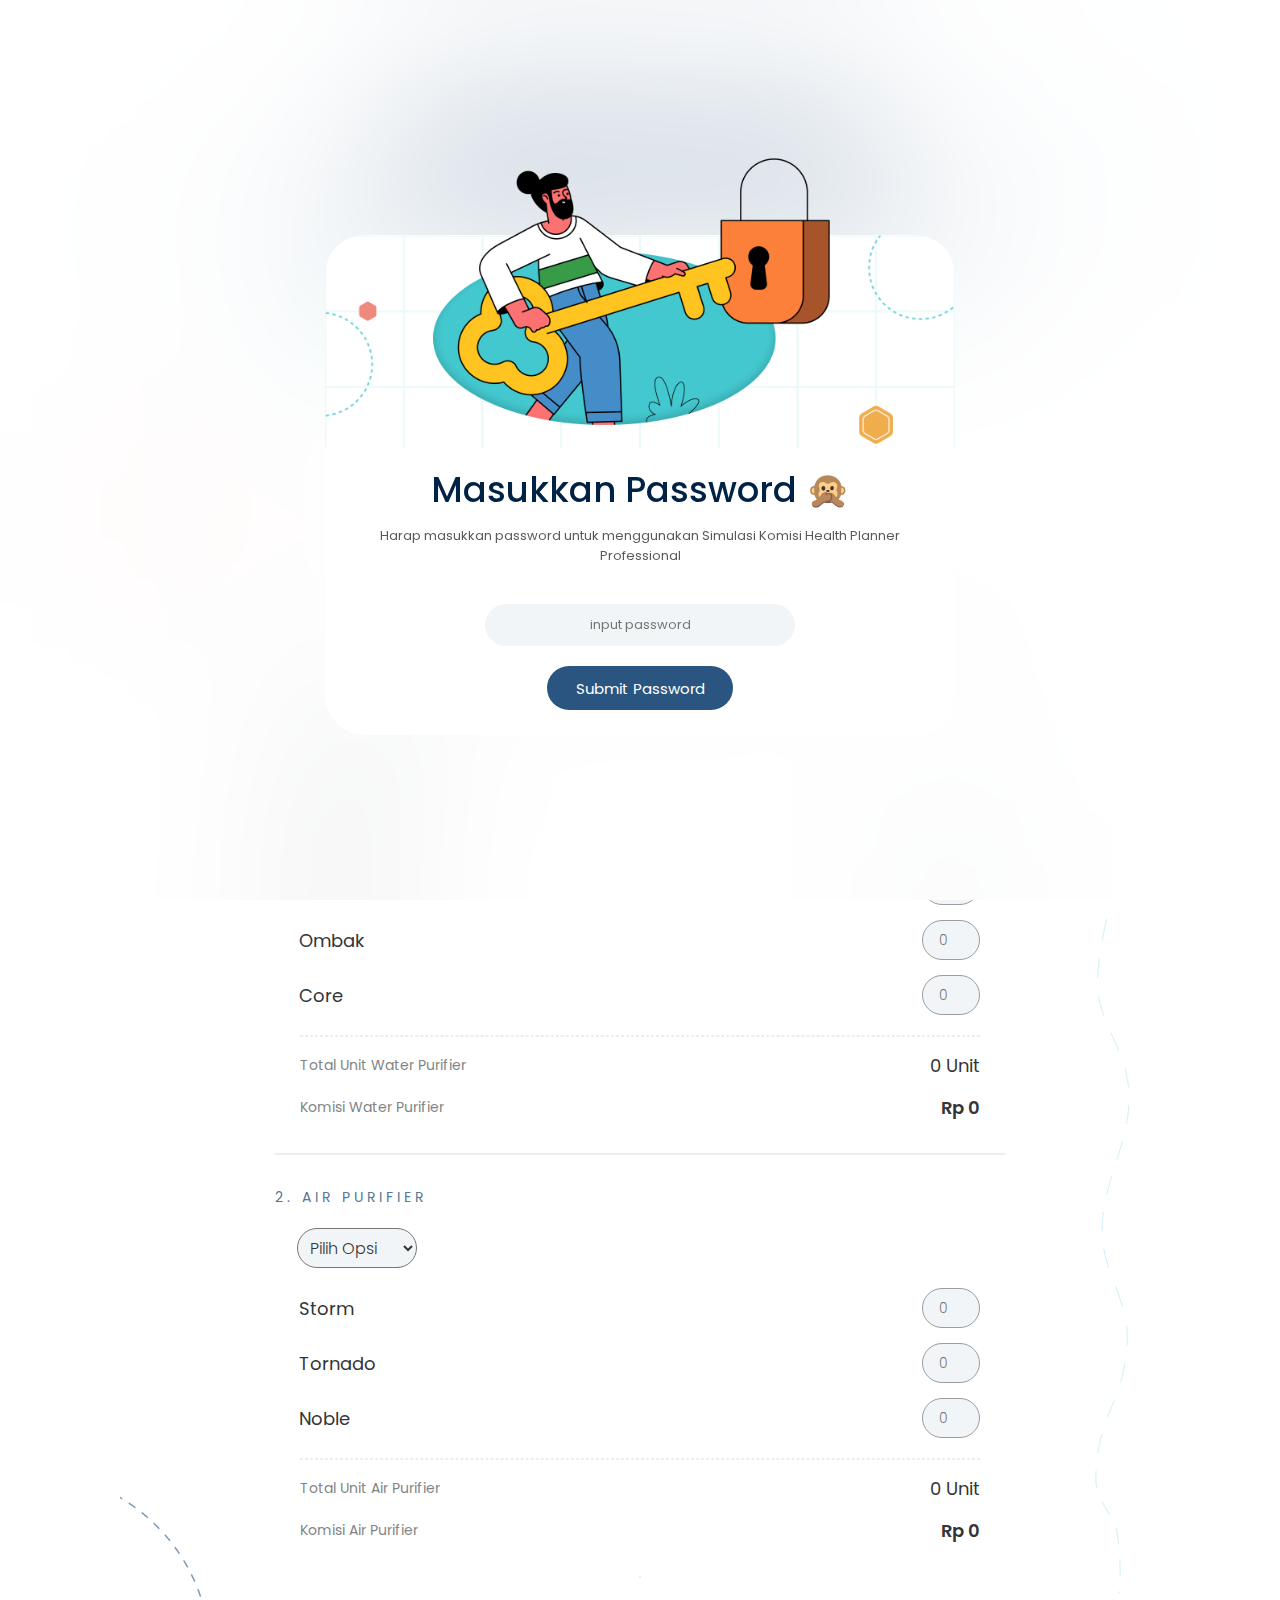
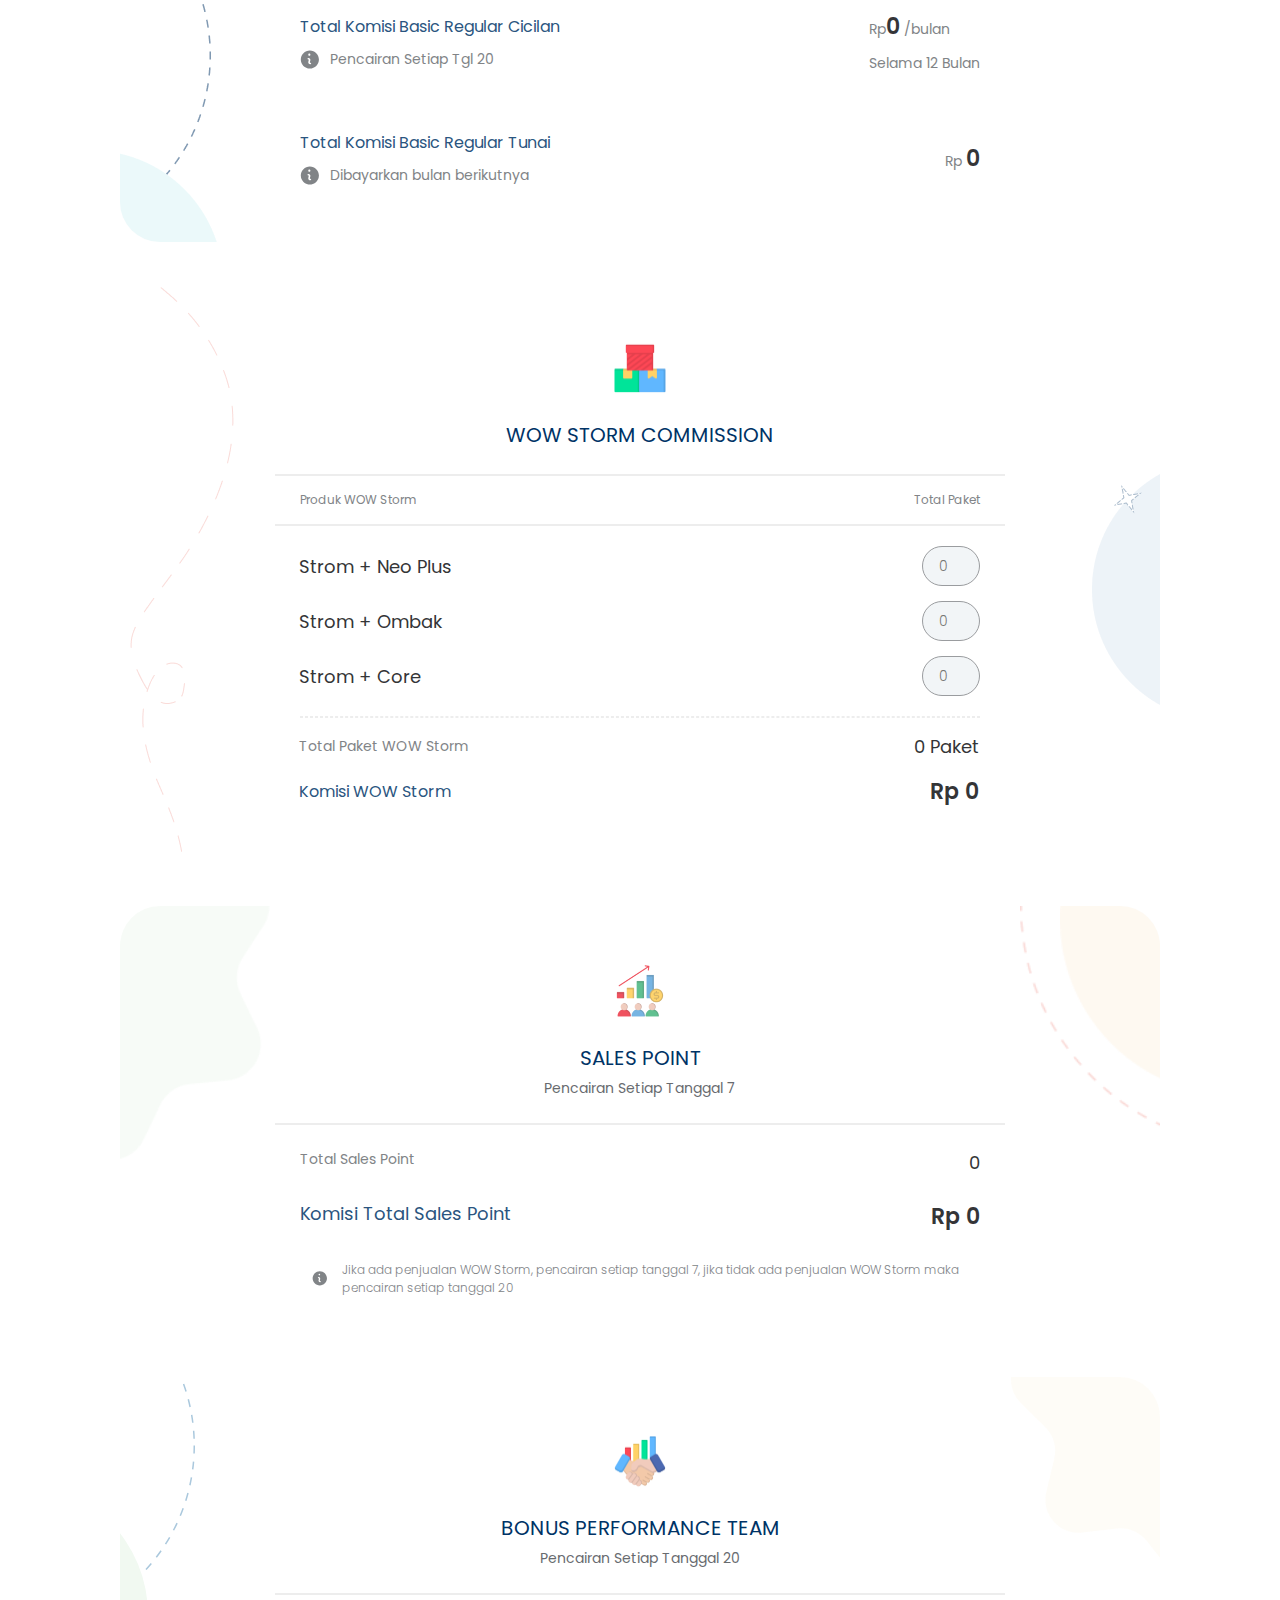
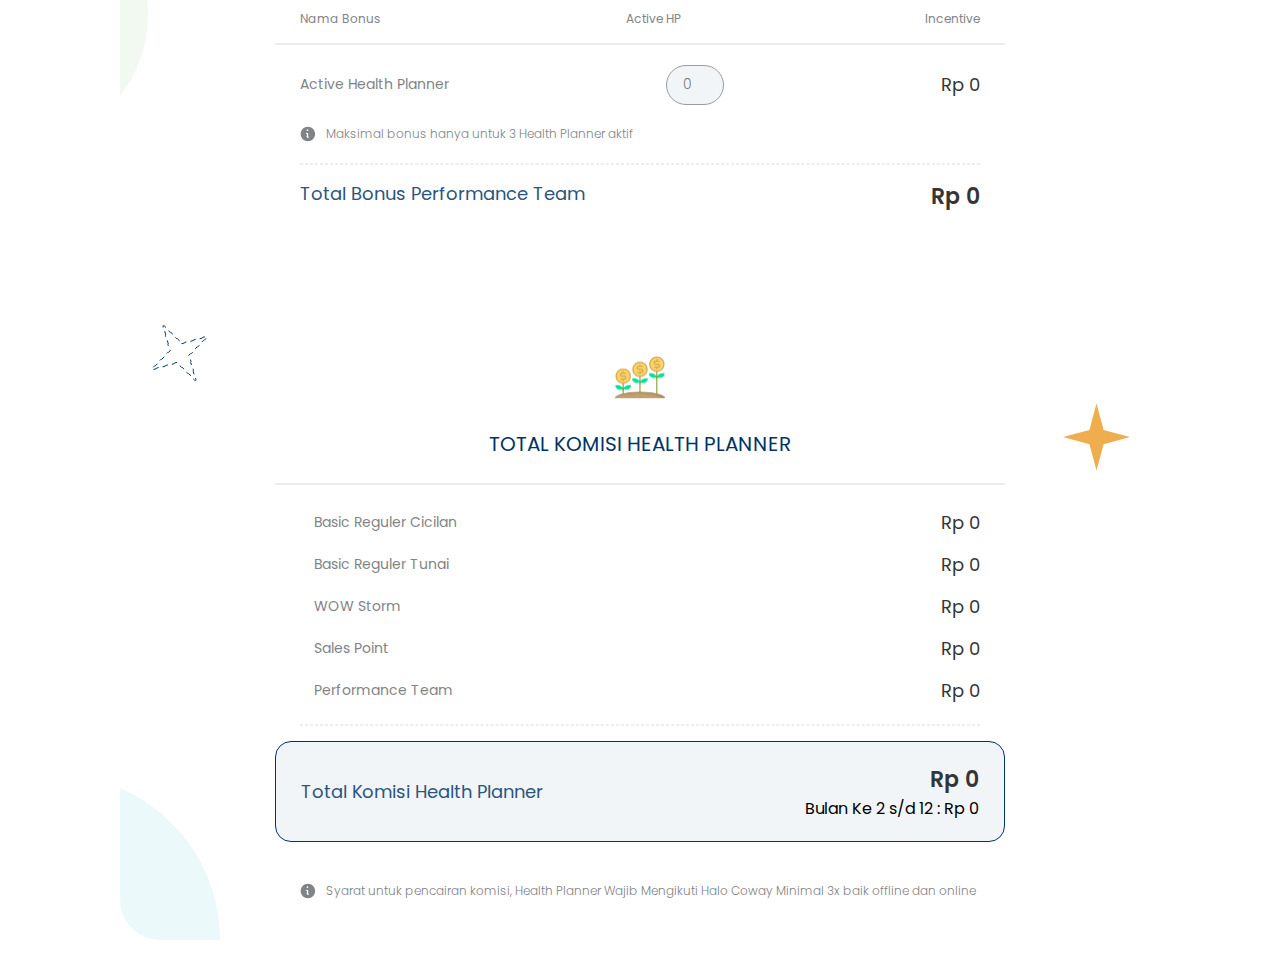
==== commit 30ce5727: "Update index.html" ====
--- a/index.html
+++ b/index.html
@@ -14,7 +14,7 @@
   </head>
   <body>
     <!-- POP UP PASSWORD START -->
-    <div class="pop" style="display: none;">
+    <div class="pop">
       <div class="card">
         <img class="key" src="assets/popup/Password.png" alt="" srcset="" />
         <div class="card-top">
@@ -159,7 +159,7 @@
           <h5 class="category">2. AIR PURIFIER</h5>
           <select name="pembayaran" id="pembayaran-air" class="pembayaran">
             <option disabled selected>Pilih Opsi</option>
-            <option value="tunai" >Tunai</option>
+            <option value="tunai">Tunai</option>
             <option value="cicilan">Cicilan</option>
           </select>
 
@@ -226,7 +226,7 @@
             </div>
           </div>
         </div>
-        
+
         <div class="content" id="tunai">
           <div class="cash-commission">
             <div class="sub-1">
@@ -361,7 +361,7 @@
           <div class="body">
             <div class="performance-product">
               <h5>Active Health Planner</h5>
-              <input type="number" max="3" min="0" id="performance" placeholder="0"/>
+              <input type="number" max="3" min="0" id="performance" placeholder="0" />
               <h4 id="performance-incentive">Rp 0</h4>
             </div>
 
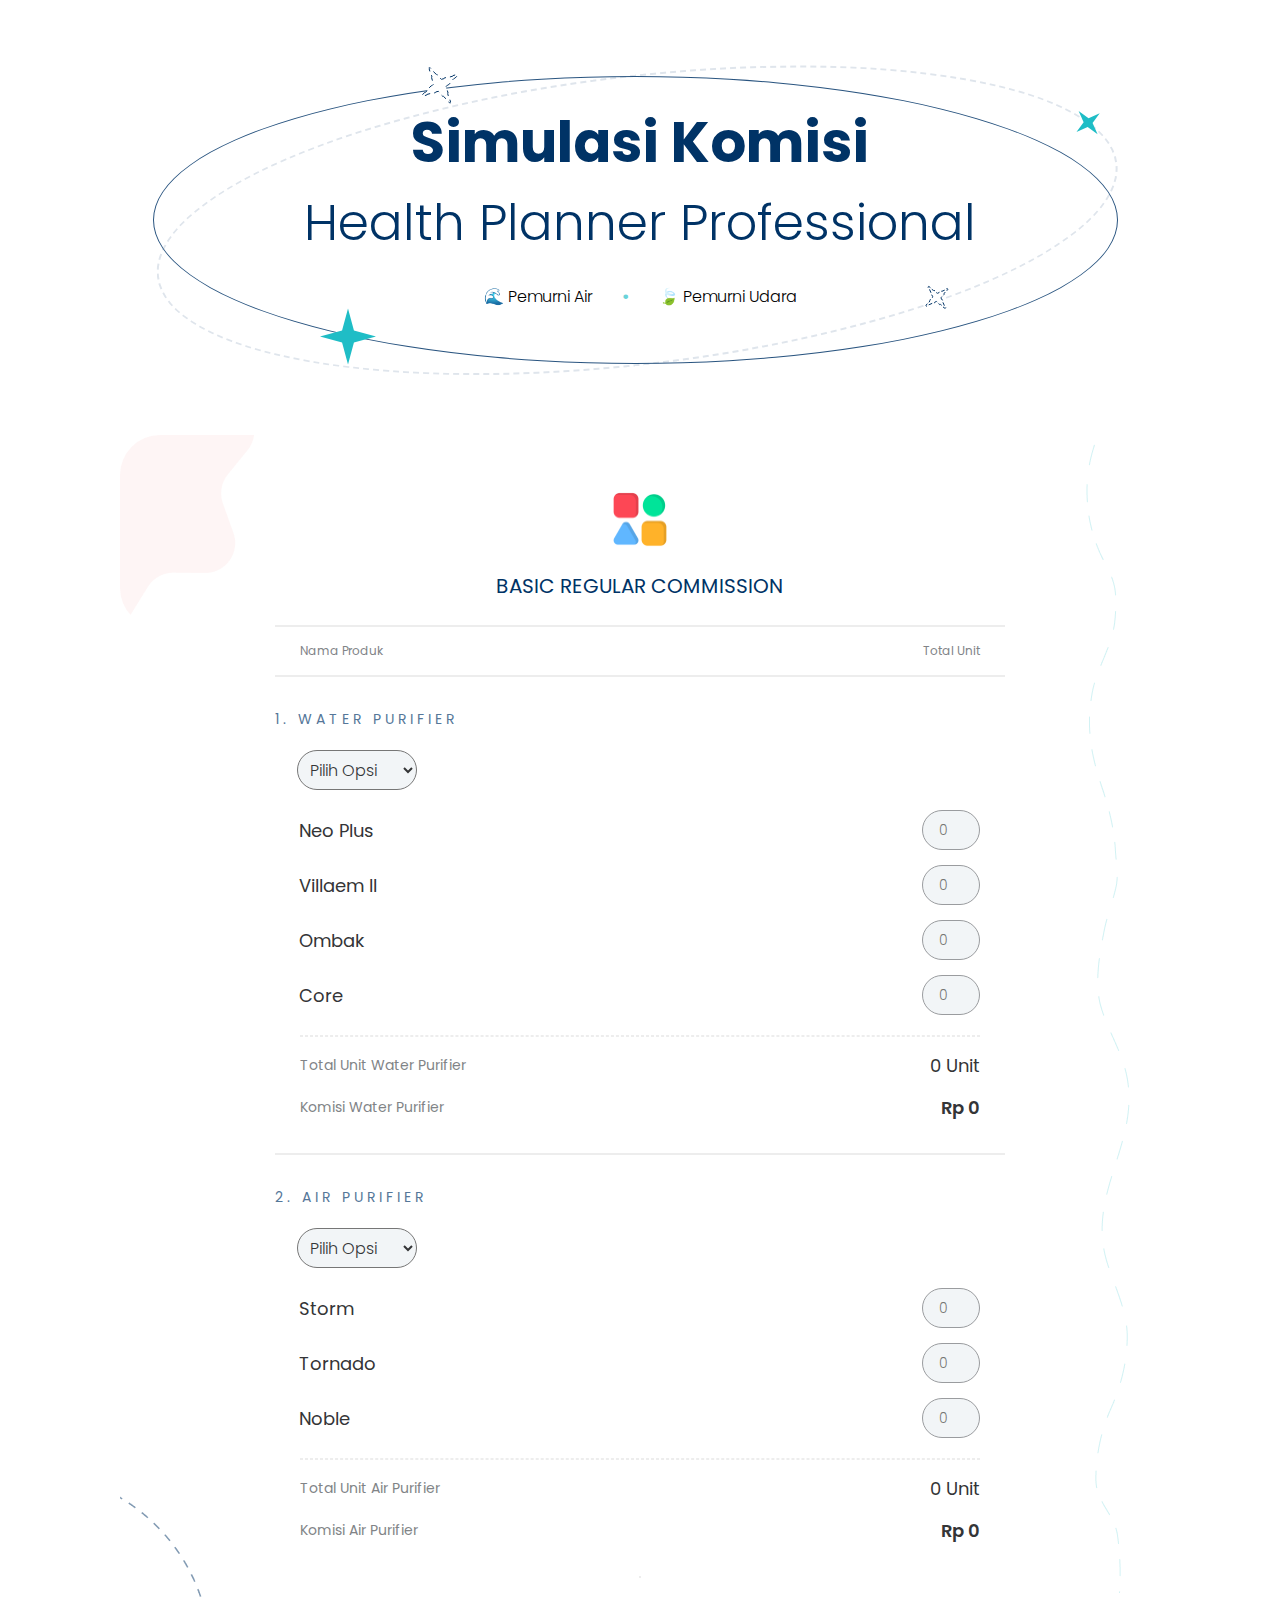
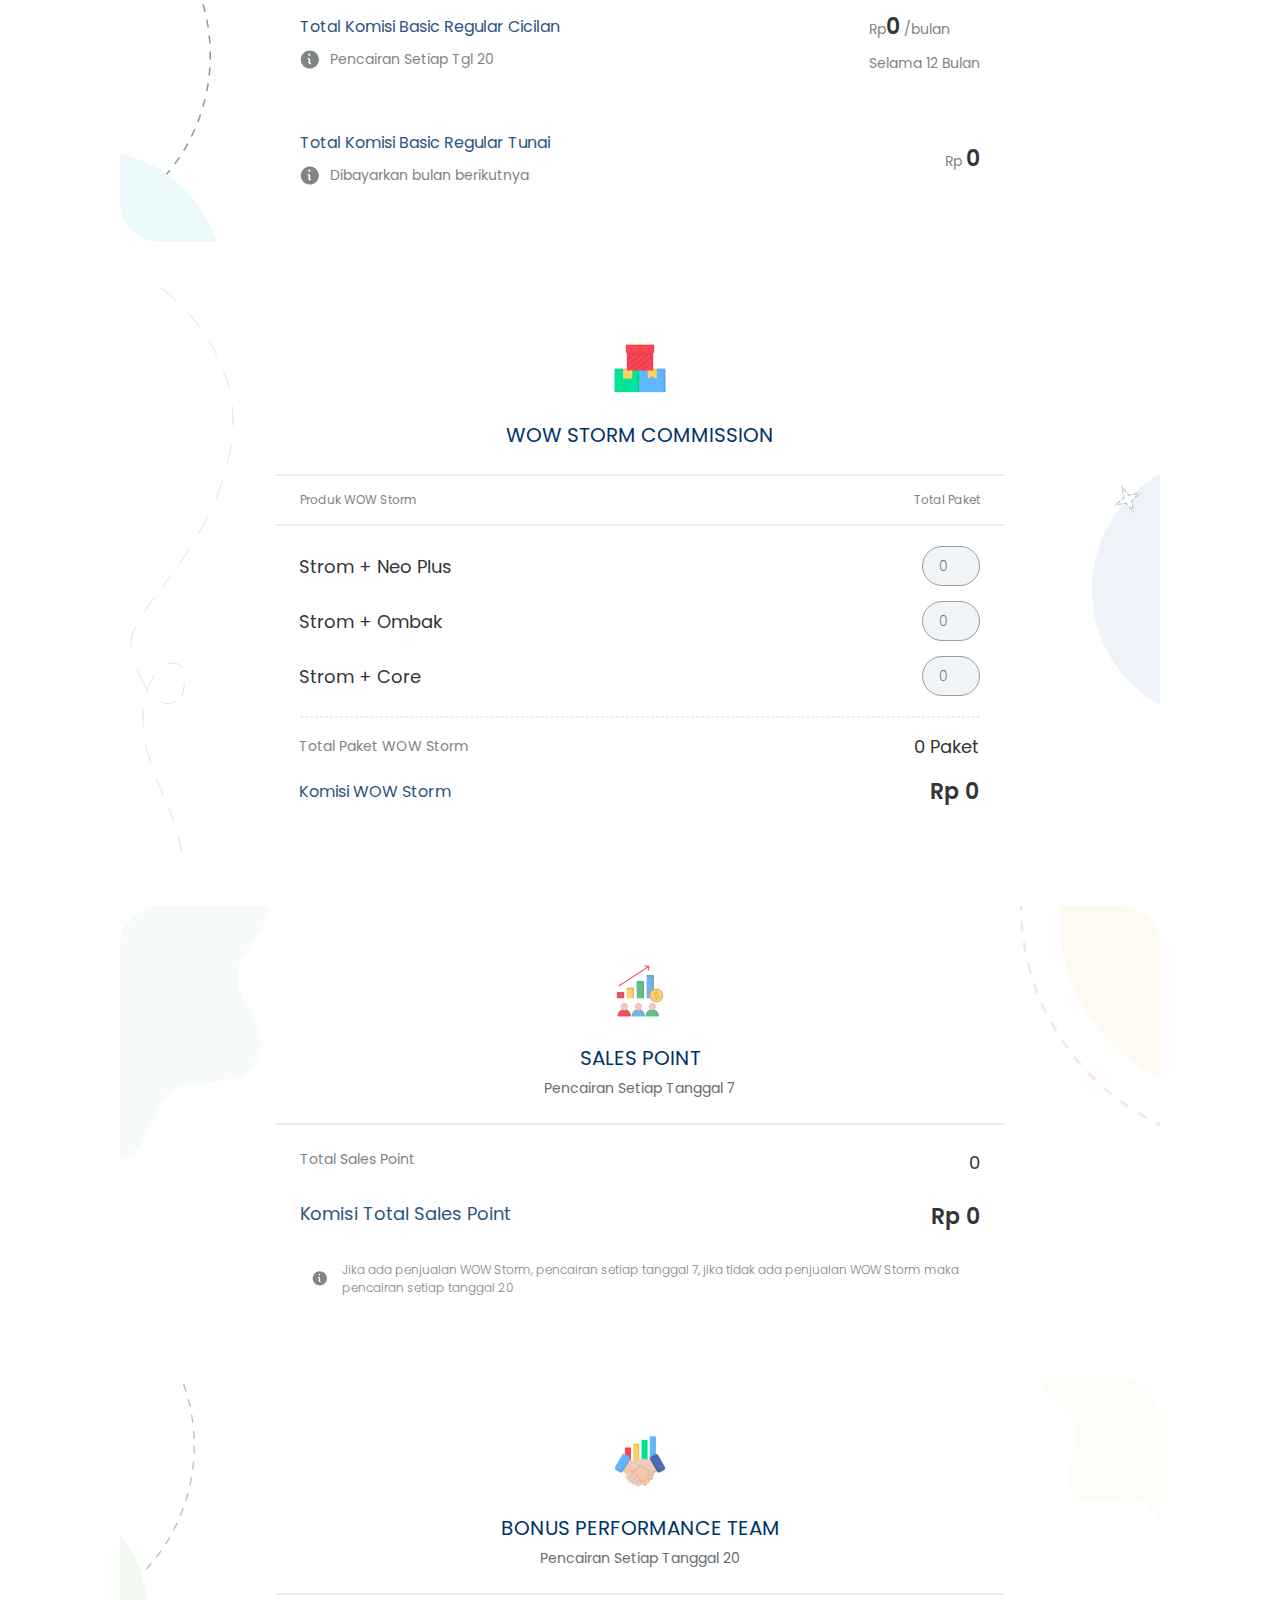
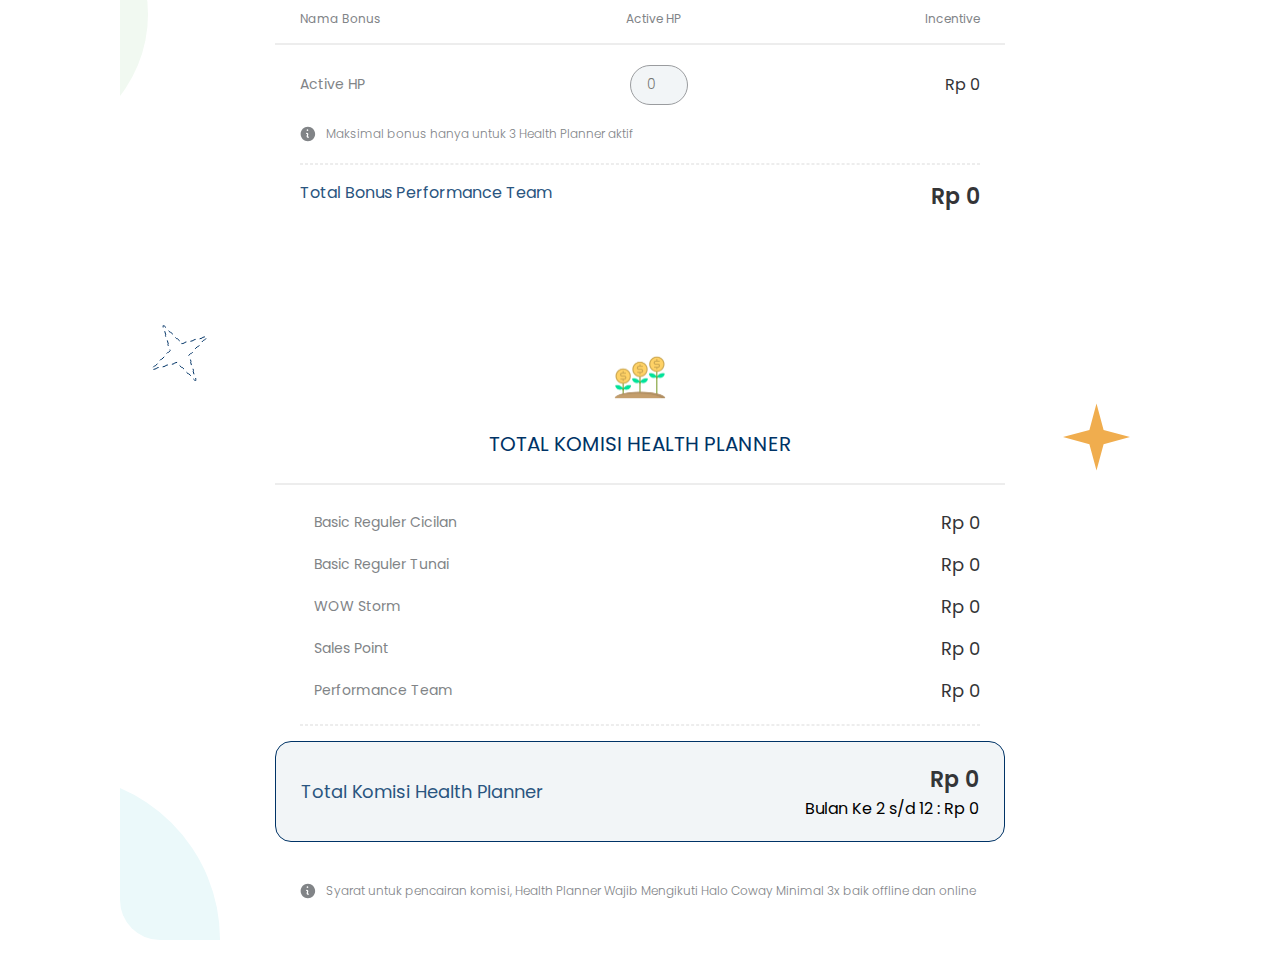
==== commit 70456ea4: "fix bug sales" ====
--- a/index.html
+++ b/index.html
@@ -14,7 +14,7 @@
   </head>
   <body>
     <!-- POP UP PASSWORD START -->
-    <div class="pop">
+    <div class="pop" style="display: none;">
       <div class="card">
         <img class="key" src="assets/popup/Password.png" alt="" srcset="" />
         <div class="card-top">
@@ -159,7 +159,7 @@
           <h5 class="category">2. AIR PURIFIER</h5>
           <select name="pembayaran" id="pembayaran-air" class="pembayaran">
             <option disabled selected>Pilih Opsi</option>
-            <option value="tunai">Tunai</option>
+            <option value="tunai" >Tunai</option>
             <option value="cicilan">Cicilan</option>
           </select>
 
@@ -226,7 +226,7 @@
             </div>
           </div>
         </div>
-
+        
         <div class="content" id="tunai">
           <div class="cash-commission">
             <div class="sub-1">
@@ -360,8 +360,8 @@
 
           <div class="body">
             <div class="performance-product">
-              <h5>Active Health Planner</h5>
-              <input type="number" max="3" min="0" id="performance" placeholder="0" />
+              <h5>Active HP</h5>
+              <input type="number" max="3" min="0" id="performance" placeholder="0"/>
               <h4 id="performance-incentive">Rp 0</h4>
             </div>
 
--- a/style.css
+++ b/style.css
@@ -420,6 +420,7 @@
 }
 
 #performance {
+  margin-left : 8px;
   width: 56px;
   height: 38px;
   border-radius: 40px;
@@ -680,7 +681,7 @@
 }
 
 .performance-product h4 {
-  font-size: 18px;
+  font-size: 16px;
   font-weight: 400;
   color: #343537;
 }
@@ -708,7 +709,7 @@
 }
 
 .performance-commission h5 {
-  font-size: 18px;
+  font-size: 16px;
   font-weight: 400;
   color: #2a5580;
 }
@@ -740,7 +741,7 @@
 .performance-puddle-img {
   top: 0;
   right: 0;
-  width: 150px;
+  width: 120px;
 }
 
 .total .detail {
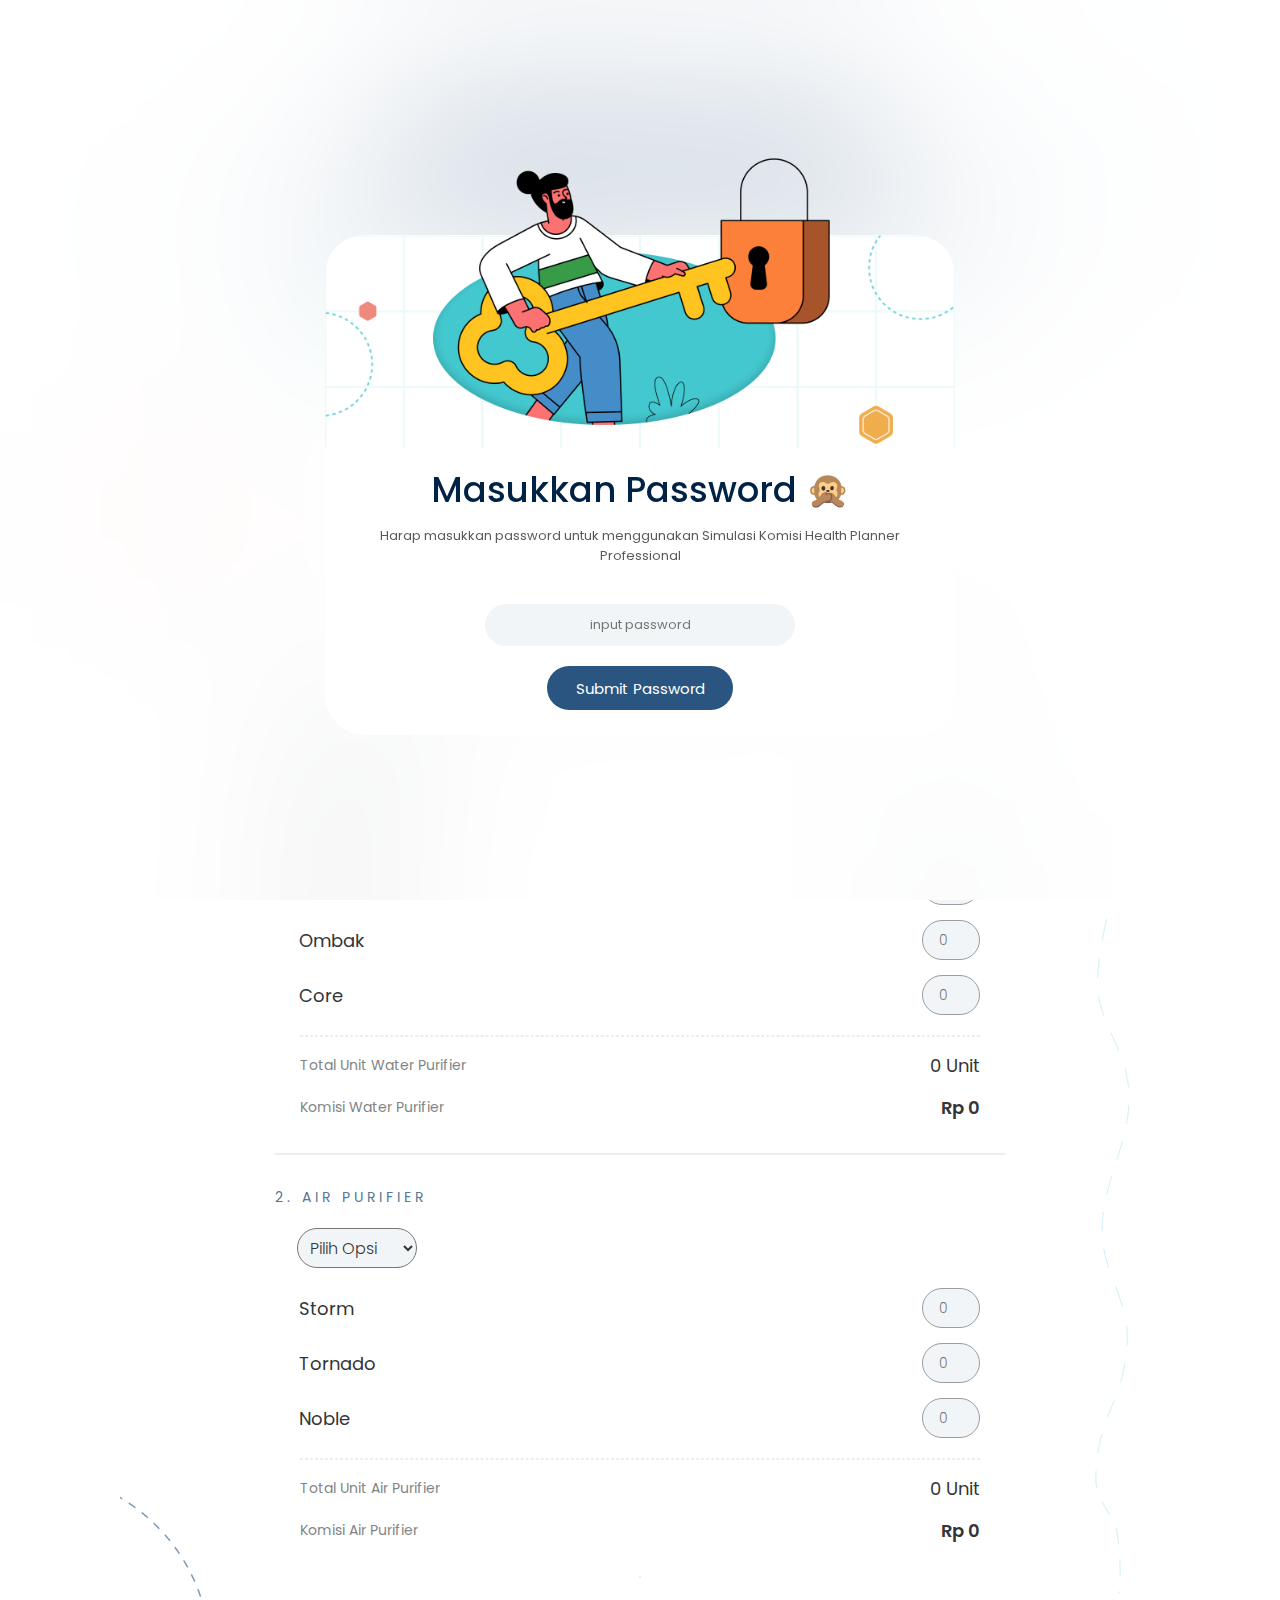
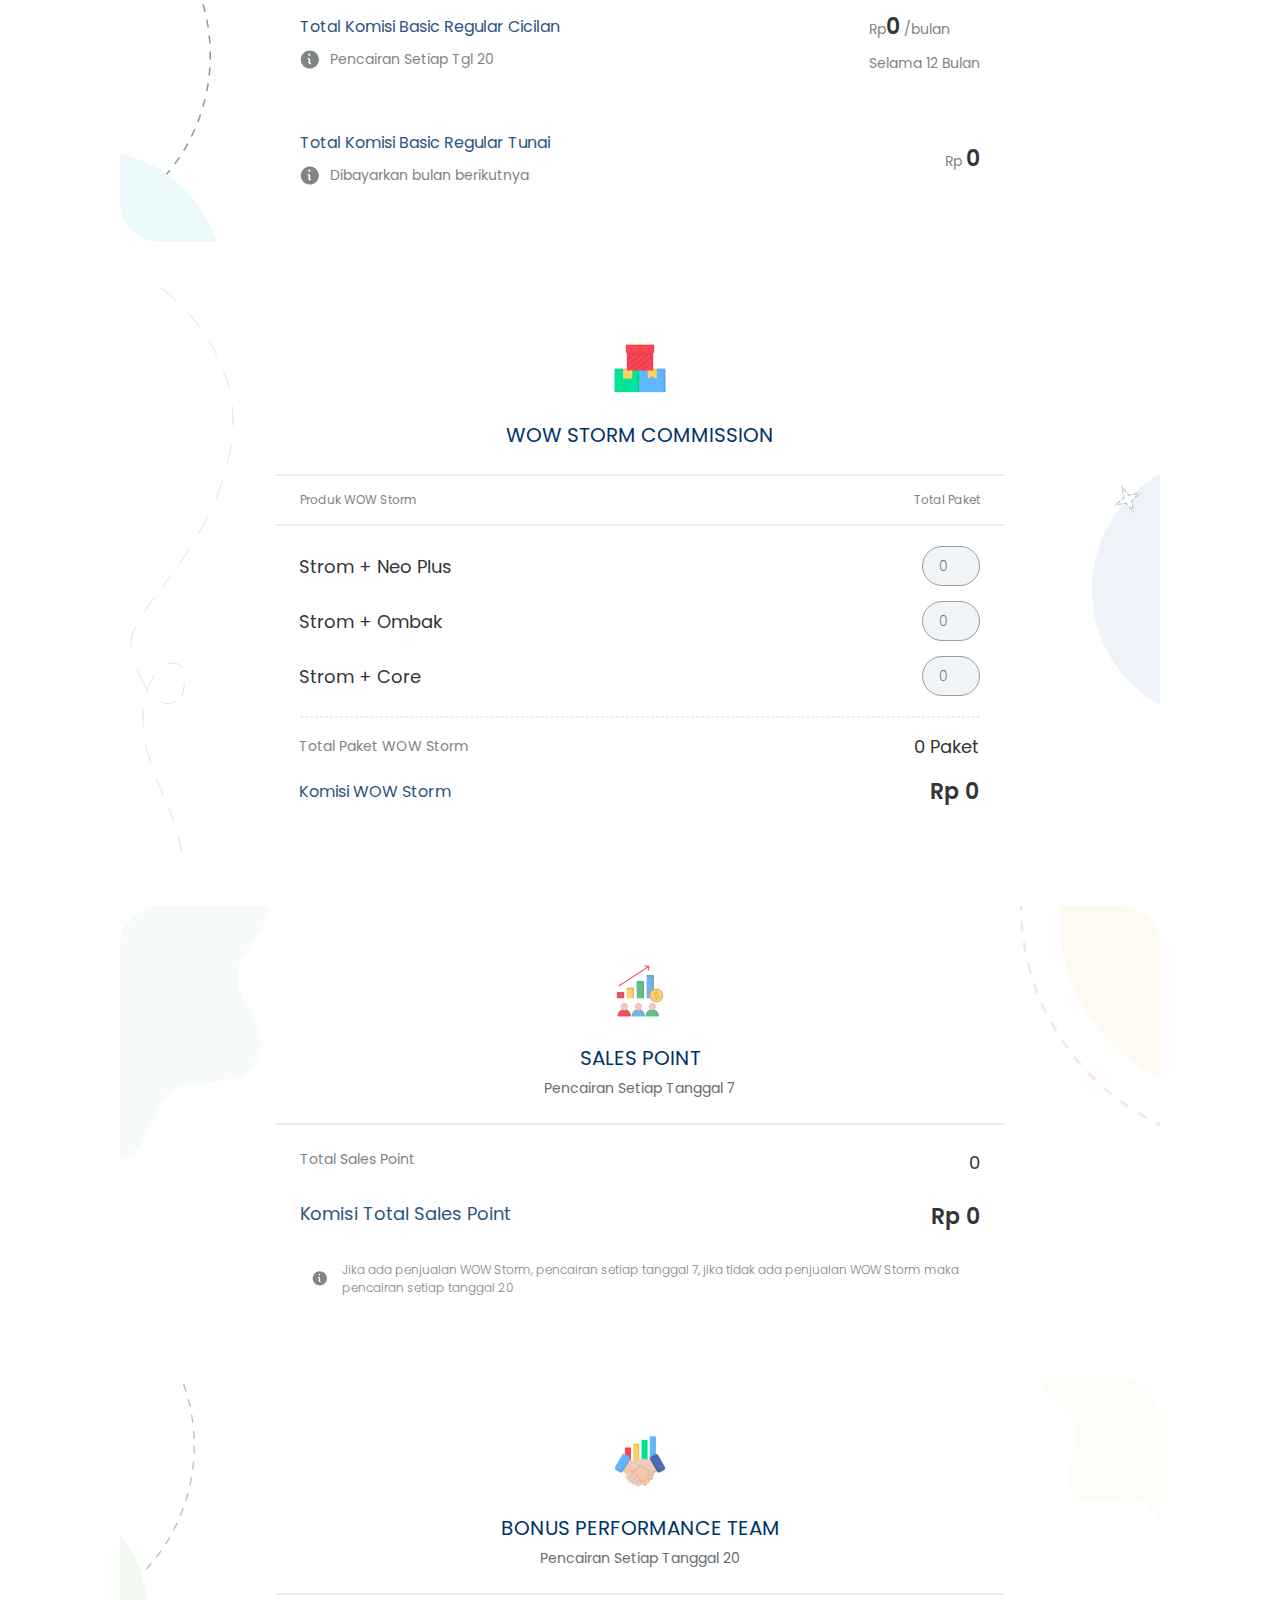
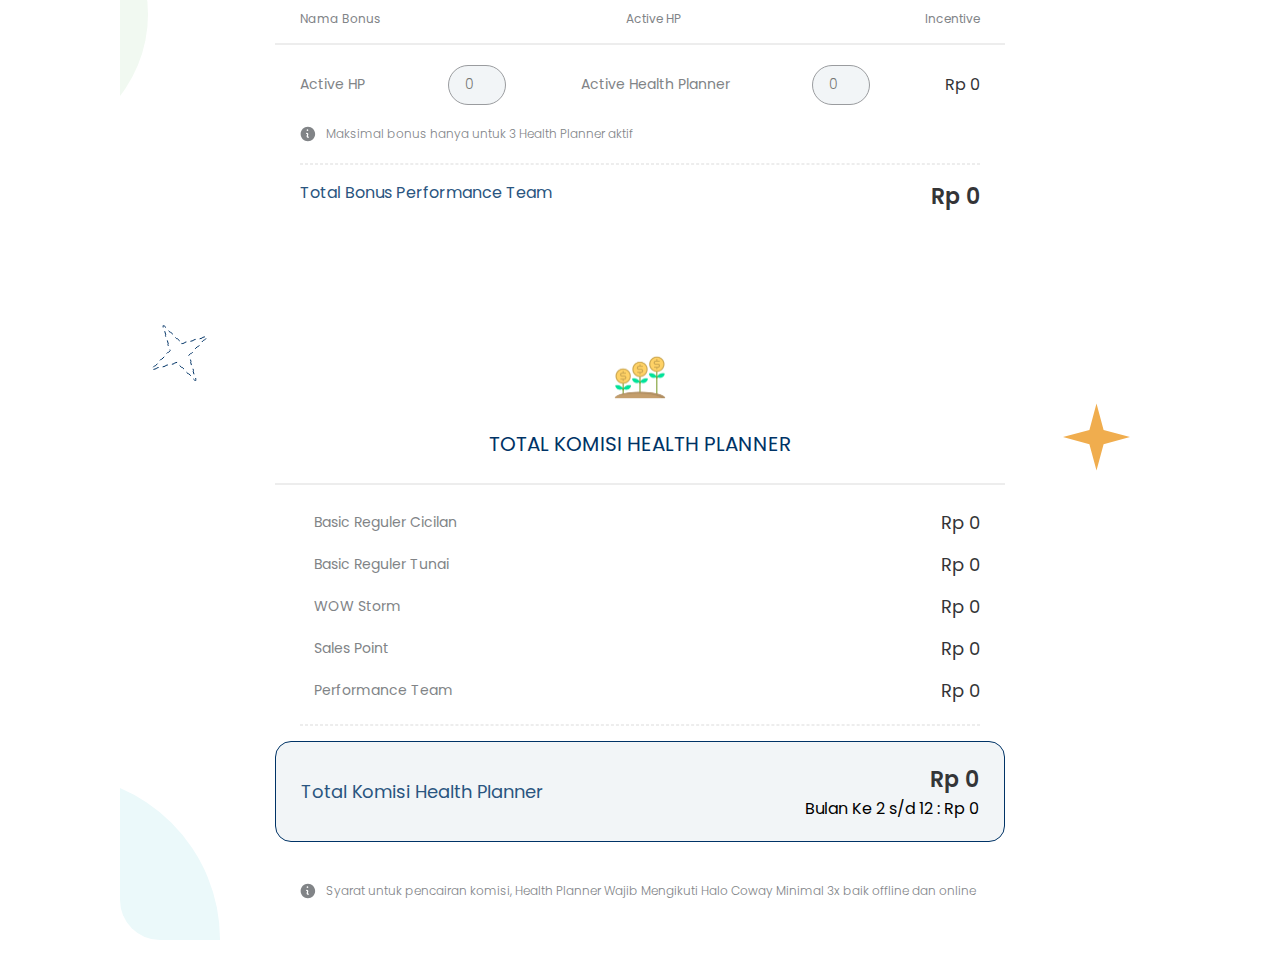
==== commit 3e5f13d7: "fix responsive" ====
--- a/index.html
+++ b/index.html
@@ -14,7 +14,7 @@
   </head>
   <body>
     <!-- POP UP PASSWORD START -->
-    <div class="pop" style="display: none;">
+    <div class="pop">
       <div class="card">
         <img class="key" src="assets/popup/Password.png" alt="" srcset="" />
         <div class="card-top">
@@ -159,7 +159,7 @@
           <h5 class="category">2. AIR PURIFIER</h5>
           <select name="pembayaran" id="pembayaran-air" class="pembayaran">
             <option disabled selected>Pilih Opsi</option>
-            <option value="tunai" >Tunai</option>
+            <option value="tunai">Tunai</option>
             <option value="cicilan">Cicilan</option>
           </select>
 
@@ -226,7 +226,7 @@
             </div>
           </div>
         </div>
-        
+
         <div class="content" id="tunai">
           <div class="cash-commission">
             <div class="sub-1">
@@ -360,8 +360,13 @@
 
           <div class="body">
             <div class="performance-product">
+
               <h5>Active HP</h5>
               <input type="number" max="3" min="0" id="performance" placeholder="0"/>
+
+              <h5>Active Health Planner</h5>
+              <input type="number" max="3" min="0" id="performance" placeholder="0" />
+
               <h4 id="performance-incentive">Rp 0</h4>
             </div>
 
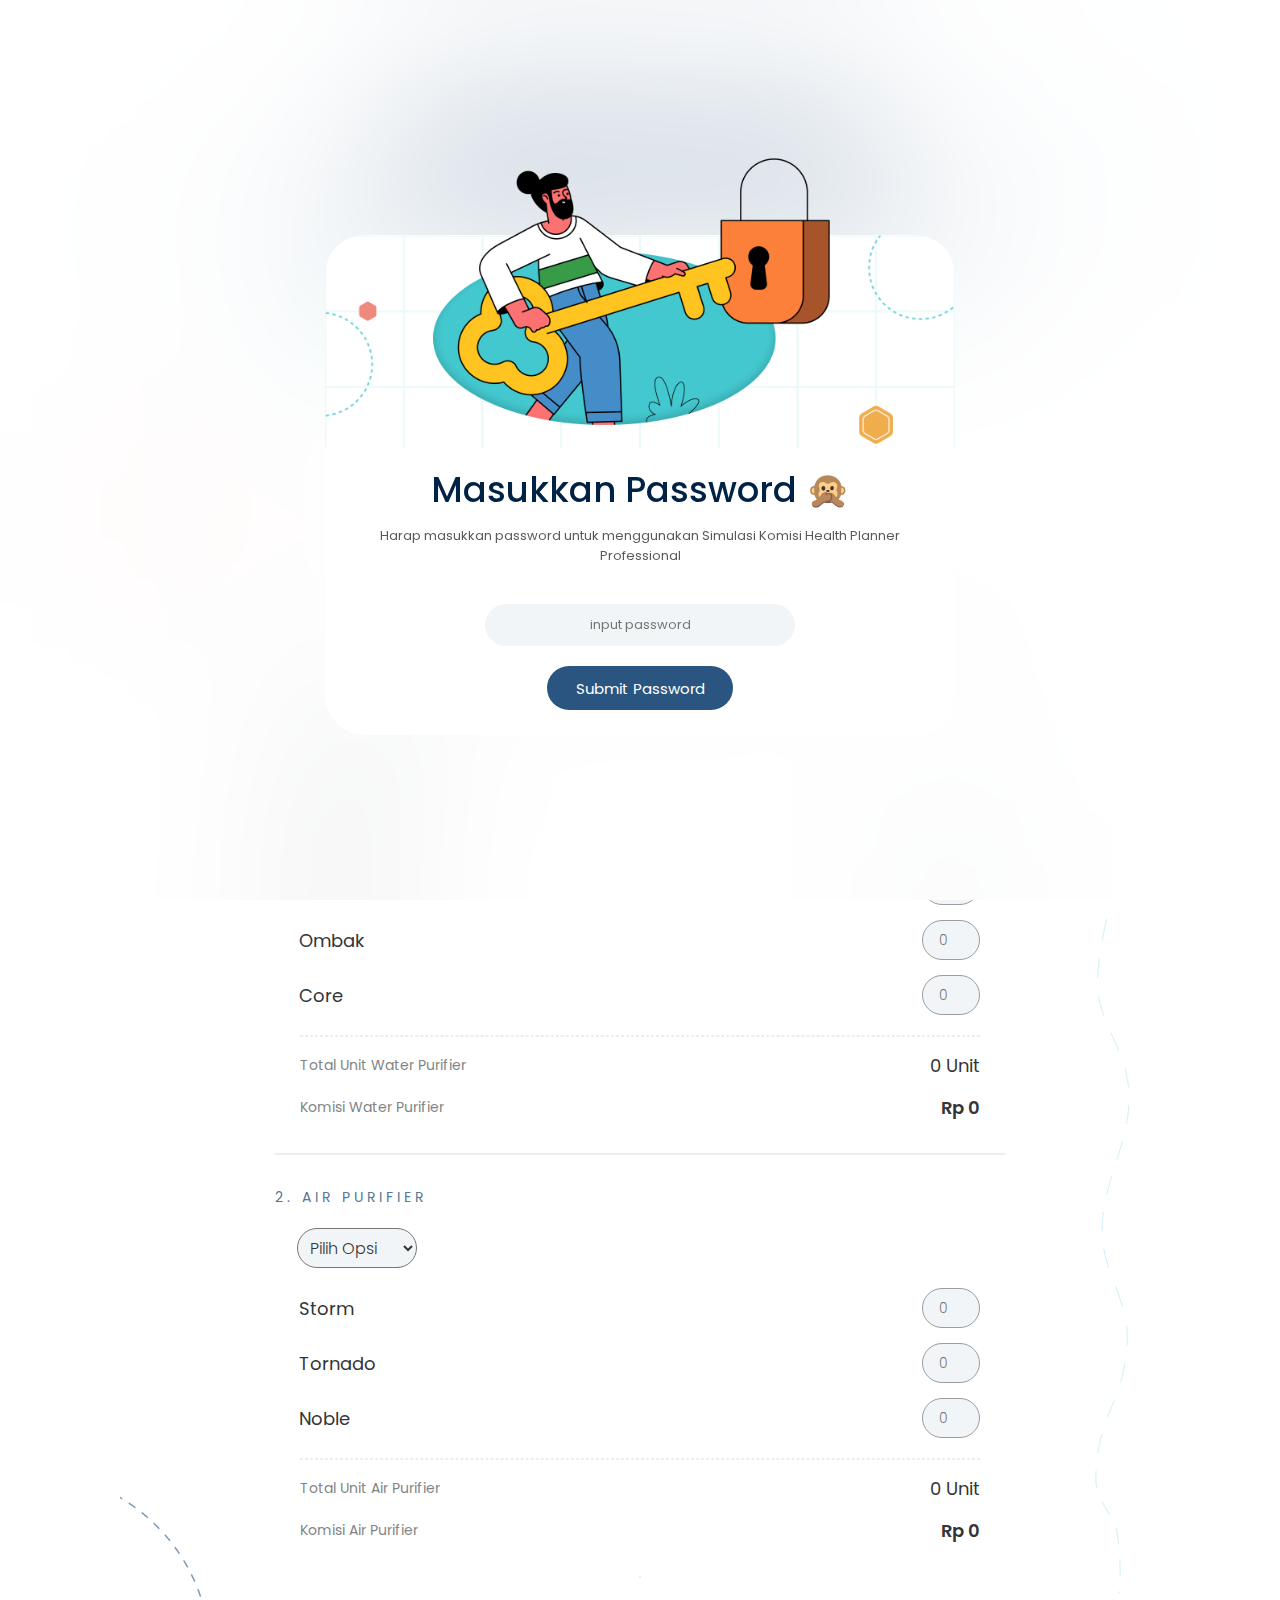
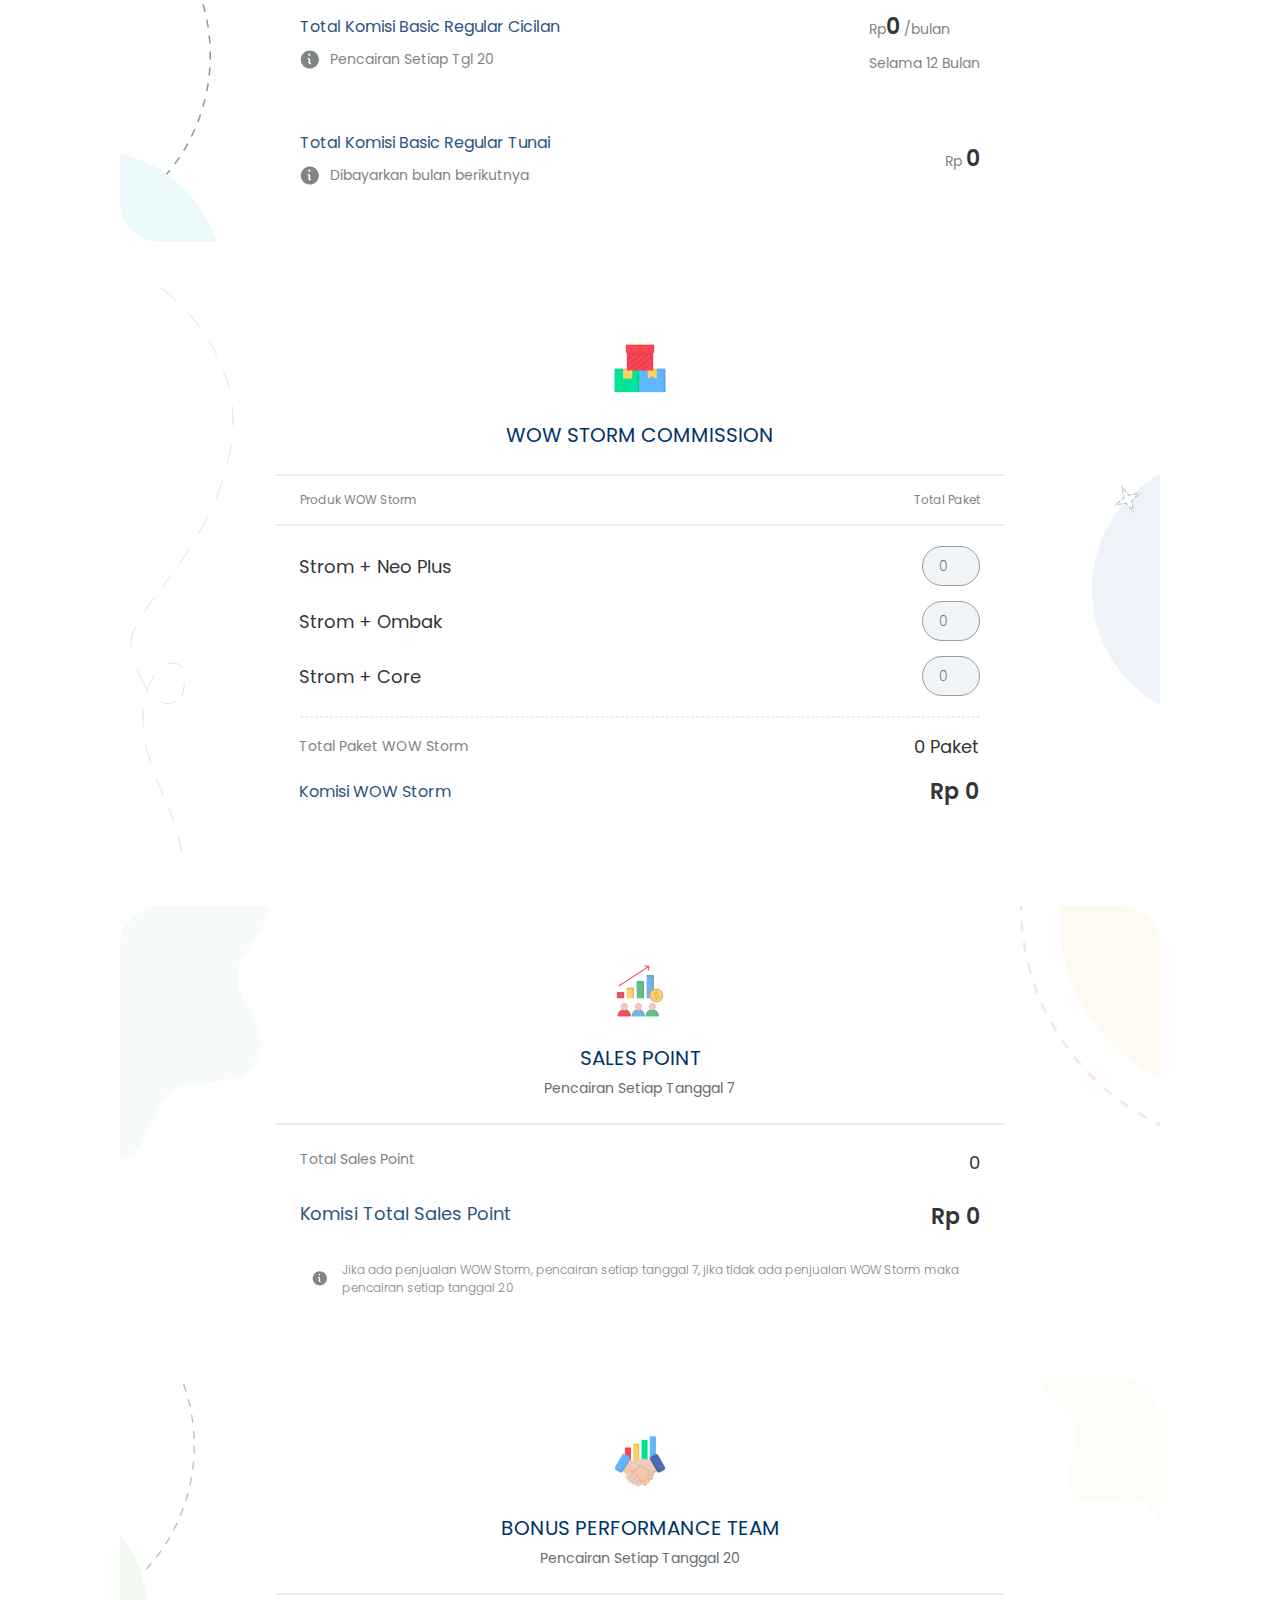
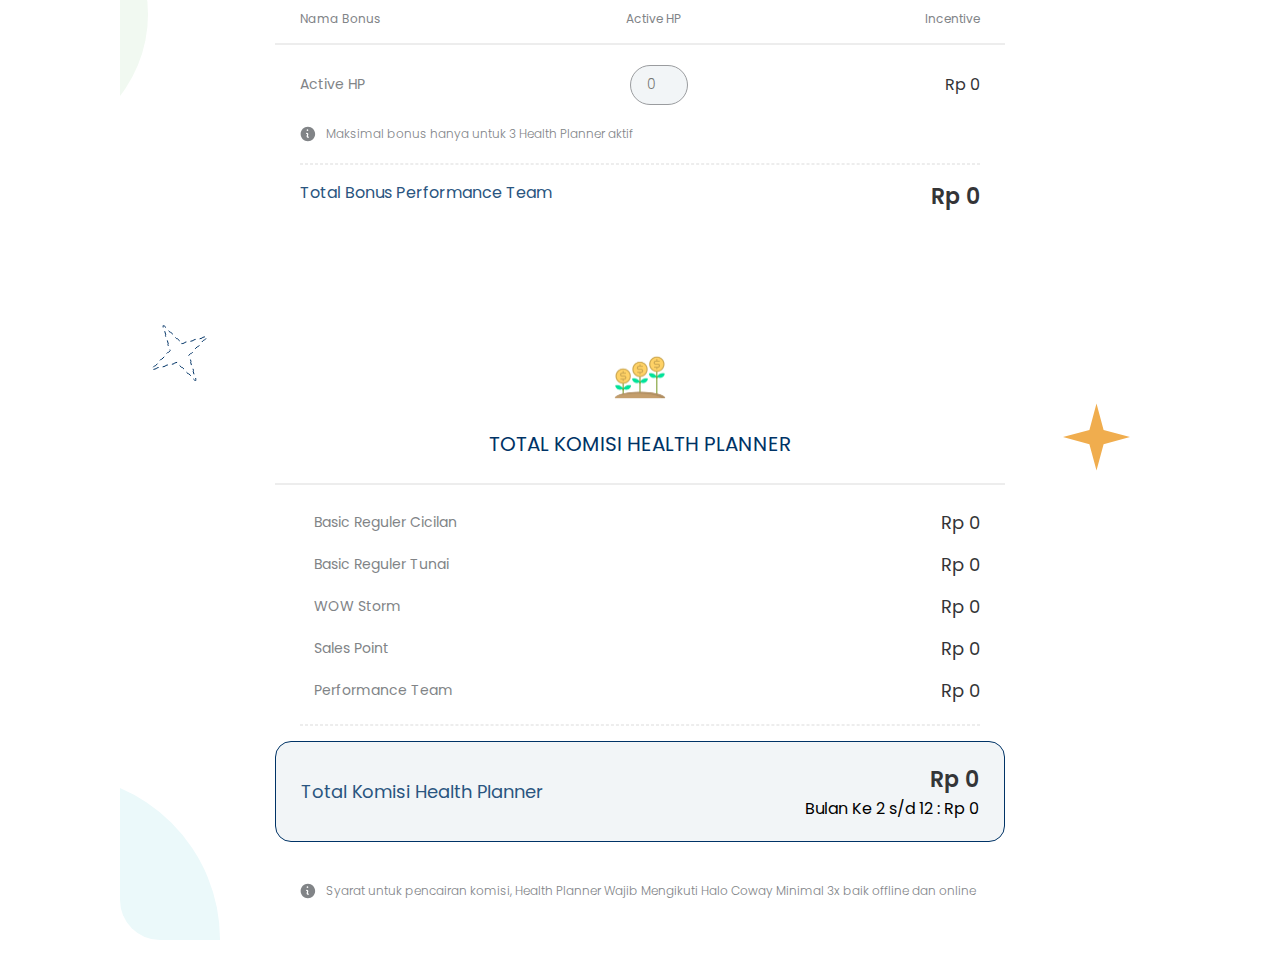
==== commit 7a22d022: "fix performance" ====
--- a/index.html
+++ b/index.html
@@ -363,9 +363,6 @@
 
               <h5>Active HP</h5>
               <input type="number" max="3" min="0" id="performance" placeholder="0"/>
-
-              <h5>Active Health Planner</h5>
-              <input type="number" max="3" min="0" id="performance" placeholder="0" />
 
               <h4 id="performance-incentive">Rp 0</h4>
             </div>
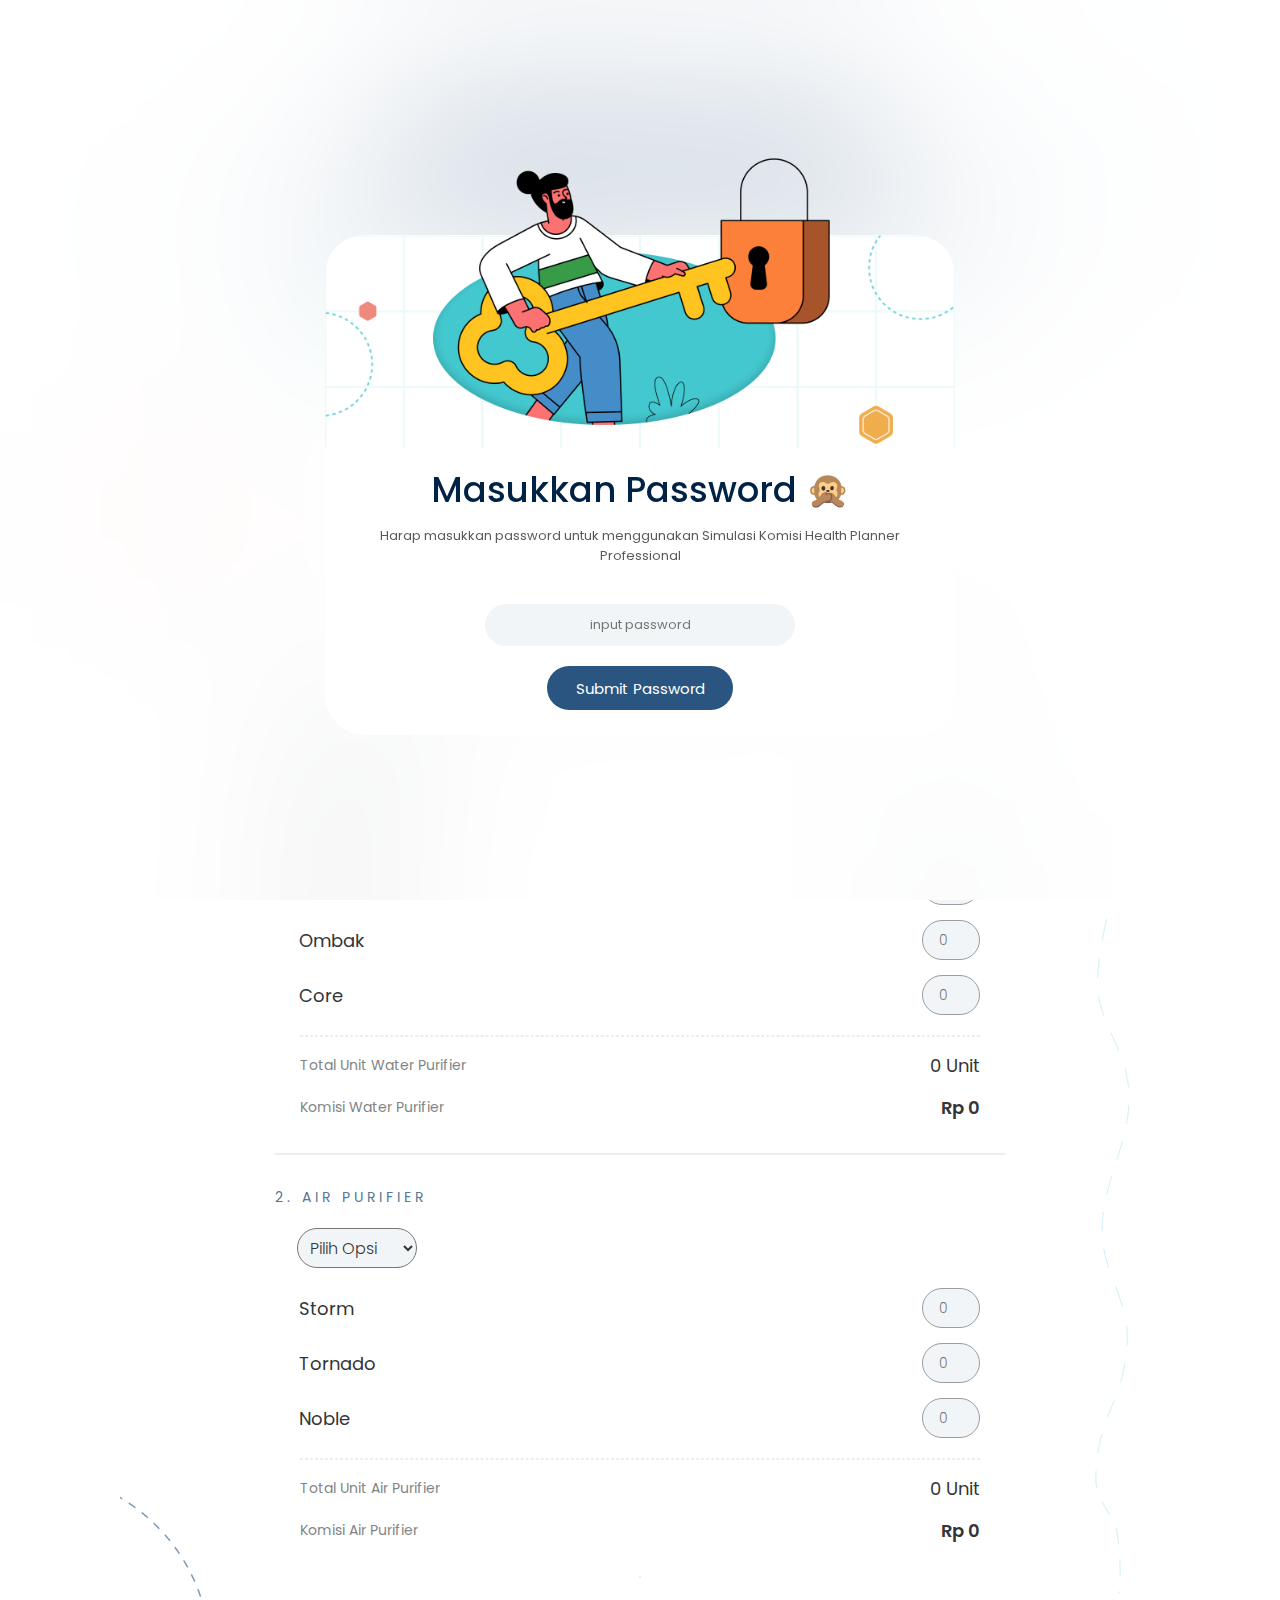
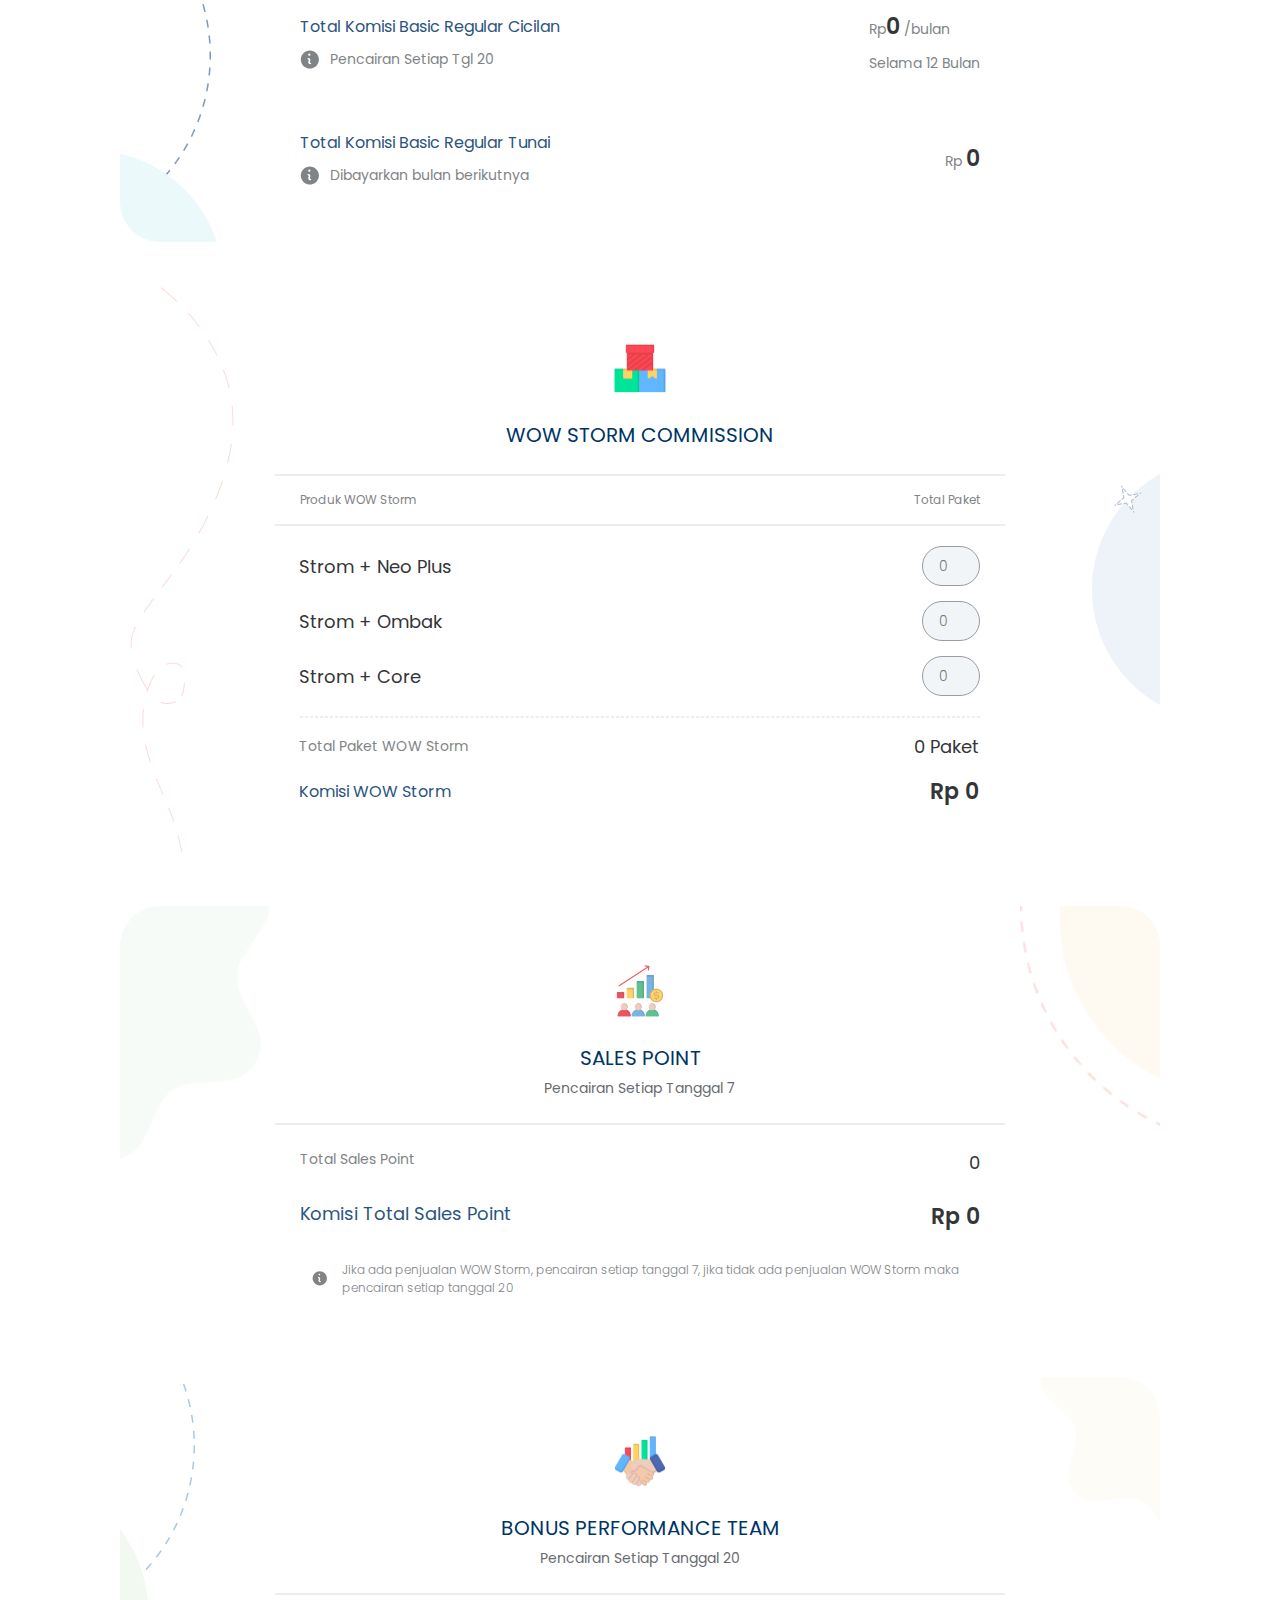
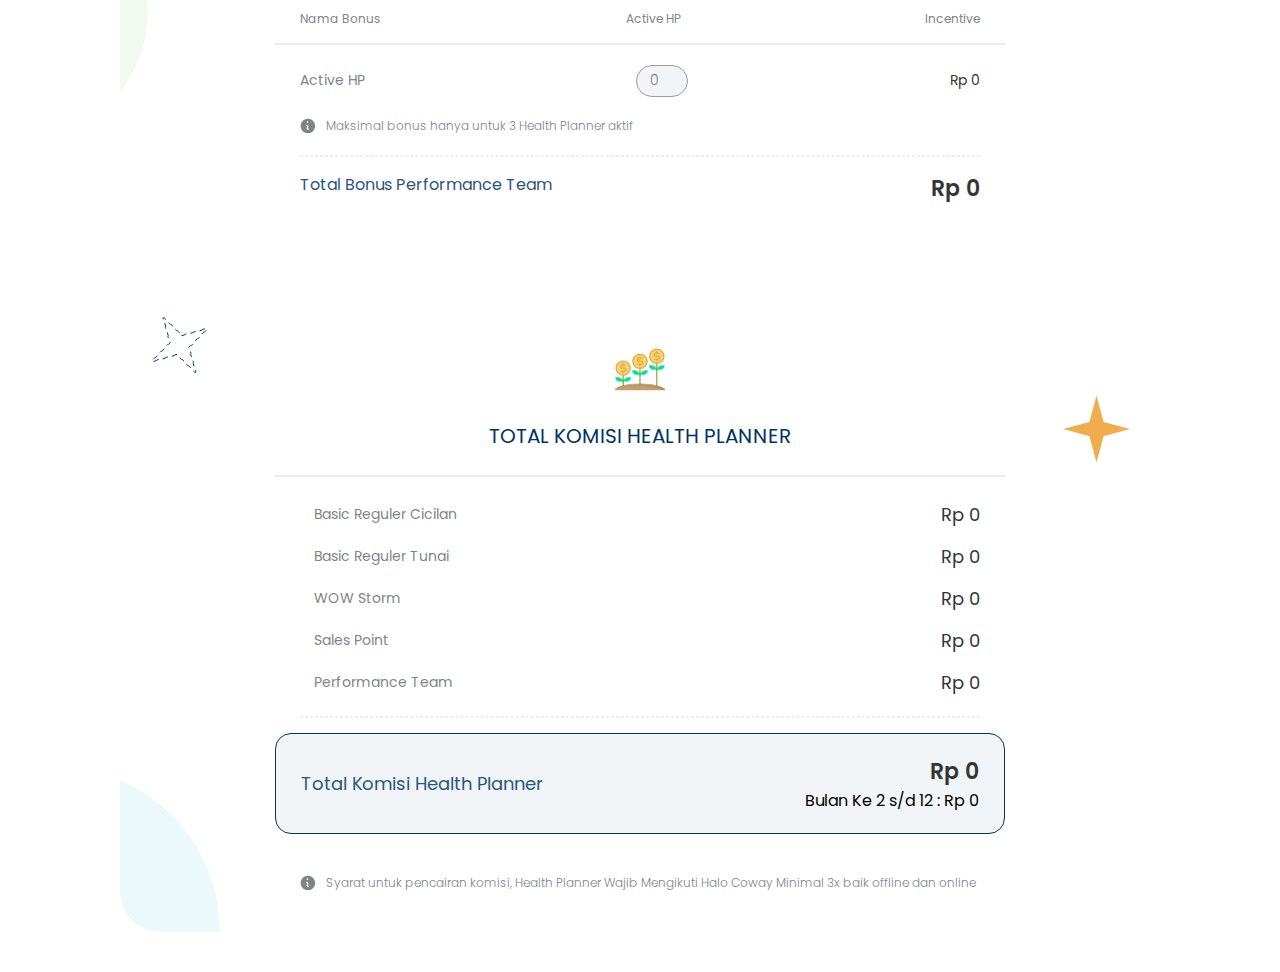
==== commit 6671c754: "ganti password" ====
--- a/index.html
+++ b/index.html
@@ -304,9 +304,11 @@
             </div>
           </div>
         </div>
+        <!-- WOW CONTENT END -->
       </div>
       <!-- BASIC SECTION END -->
 
+      <!-- SALES SECTION START -->
       <div class="sales">
         <img class="section-image" src="assets/form/sales.png" alt="" />
         <h5 class="title">SALES POINT</h5>
@@ -343,7 +345,9 @@
         <img src="/assets/form/sales/Ornament2.png" alt="Ornament2" class="sales-dashed-img" />
         <img src="/assets/form/sales/Ellipse1.png" alt="Ellipse1" class="sales-circle-img" />
       </div>
-
+      <!-- SALES SECTION END -->
+
+      <!-- PERFORMANCE SECTION START -->
       <div class="performance">
         <img class="section-image" src="assets/form/performance.png" alt="" />
         <h5 class="title">BONUS PERFORMANCE TEAM</h5>
@@ -360,9 +364,8 @@
 
           <div class="body">
             <div class="performance-product">
-
               <h5>Active HP</h5>
-              <input type="number" max="3" min="0" id="performance" placeholder="0"/>
+              <input type="number" max="3" min="0" id="performance" placeholder="0" />
 
               <h4 id="performance-incentive">Rp 0</h4>
             </div>
@@ -391,7 +394,9 @@
         <img src="/assets/form/performance/Ornament2.svg" alt="ornament2" class="performance-puddle-img" />
         <img src="/assets/form/performance/Ellipse1.svg" alt="Ellipse1" class="performance-circle-img" />
       </div>
-
+      <!-- PERFORMANCE SECTION END -->
+
+      <!-- TOTAL SECTION START -->
       <div class="total">
         <img class="section-image" src="assets/form/total.png" alt="" />
         <h5 class="title">TOTAL KOMISI HEALTH PLANNER</h5>
@@ -461,6 +466,7 @@
         </svg>
         <img src="/assets/form/total/Ellipse1.svg" alt="Ellipse1" class="total-circle-img" />
       </div>
+      <!-- TOTAL SECTION END -->
     </div>
   </body>
 </html>
--- a/style.css
+++ b/style.css
@@ -1,11 +1,11 @@
 body {
-  background-image: url("../assets/popup/background.png");
+  background-image: url('../assets/popup/background.png');
   background-position: center;
   background-size: cover;
 }
 
 * {
-  font-family: "Poppins", sans-serif;
+  font-family: 'Poppins', sans-serif;
   padding: 0;
   margin: 0;
 }
@@ -420,9 +420,9 @@
 }
 
 #performance {
-  margin-left : 8px;
-  width: 56px;
-  height: 38px;
+  margin-left: 8px;
+  width: 50px;
+  height: 30px;
   border-radius: 40px;
   background-color: #f2f5f7;
   border: 1px #9a9c9f solid;
@@ -474,12 +474,14 @@
   margin: 32px 25px 56px 25px;
 }
 
-.monthly-commission svg, .cash-commission svg {
+.monthly-commission svg,
+.cash-commission svg {
   width: 20px;
   margin-right: 10px;
 }
 
-.monthly-commission .desc, .cash-commission .desc {
+.monthly-commission .desc,
+.cash-commission .desc {
   display: flex;
 }
 
@@ -681,7 +683,7 @@
 }
 
 .performance-product h4 {
-  font-size: 16px;
+  font-size: 14px;
   font-weight: 400;
   color: #343537;
 }
@@ -834,6 +836,17 @@
   .Ellipse13,
   .Ellipse12 {
     width: 823px;
+    height: 246px;
+  }
+
+  .Ellipse13 {
+    width: 320px;
+    top: 70px;
+    transform: rotate(-7.74deg);
+  }
+
+  .header {
+    height: 300px;
   }
 
   .header h1 {
@@ -845,23 +858,23 @@
   }
 
   .header-dashed-star-1 {
-    top: 25px;
+    top: 15px;
     left: 220px;
   }
 
   .header-solid-star-1 {
     bottom: 40px;
-    left: 150px;
+    left: 100px;
   }
 
   .header-dashed-star-2 {
     bottom: 80px;
-    right: 170px;
+    right: 110px;
   }
 
   .header-solid-star-2 {
     right: 70px;
-    top: 60px;
+    top: 50px;
   }
 
   .wow {
@@ -1006,19 +1019,19 @@
   }
 
   .wow .ornament2 {
-    left: 92.5%;
+    left: 94.5%;
     top: -52px;
     transform: rotate(-70deg);
   }
 
   .sales-puddle-img {
-    width: 100px;
+    width: 80px;
   }
 
   .sales-circle-img {
     top: unset;
-    bottom: -60px;
-    right: 0;
+    bottom: -85px;
+    right: -20;
     transform: rotate(75deg);
   }
 
@@ -1034,6 +1047,15 @@
   .total-circle-img {
     width: 70px;
     z-index: -2;
+  }
+
+  .performance-circle-img {
+    width: 20px;
+    margin-top: 100px;
+  }
+
+  .performance-dashed-img {
+    width: 50px;
   }
 
   .performance-puddle-img {
@@ -1056,7 +1078,7 @@
     justify-content: center;
   }
 
-  .cash-commission{
+  .cash-commission {
     display: grid;
     grid-template-columns: auto;
     align-items: center;
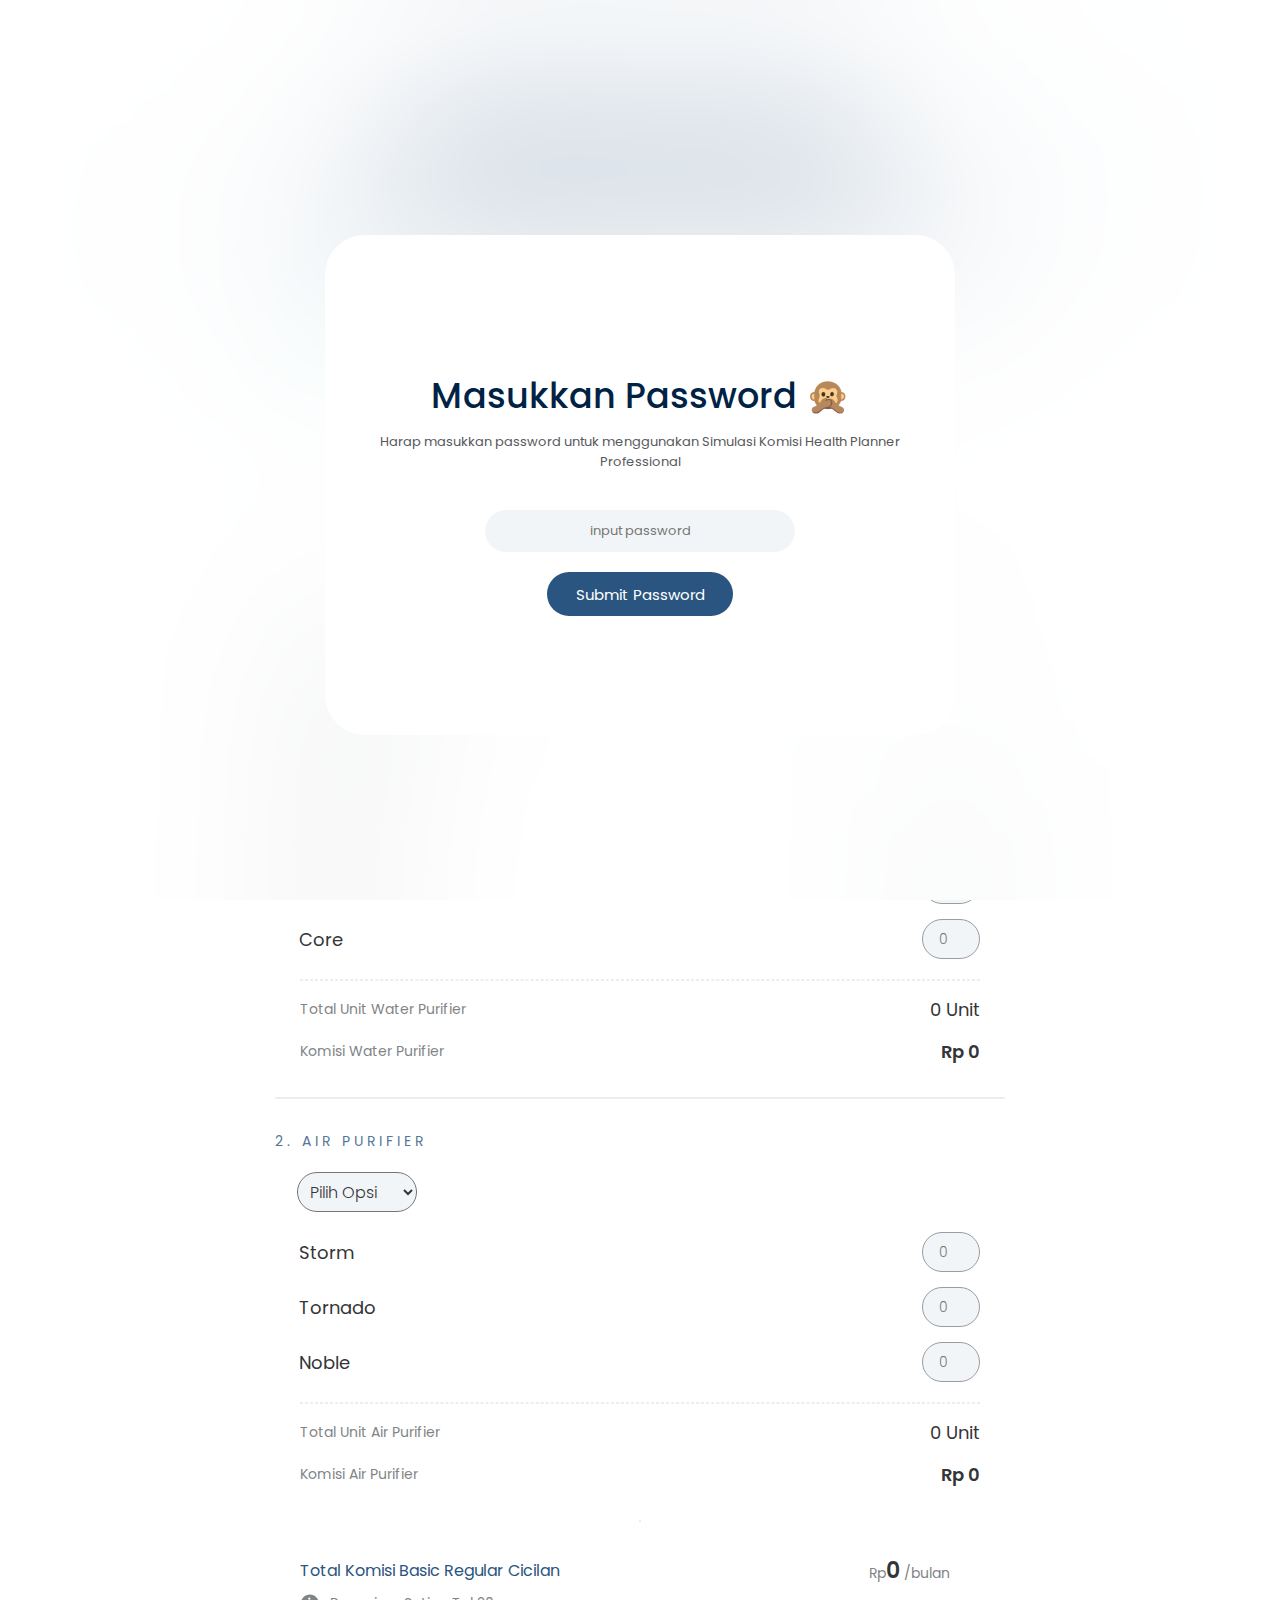
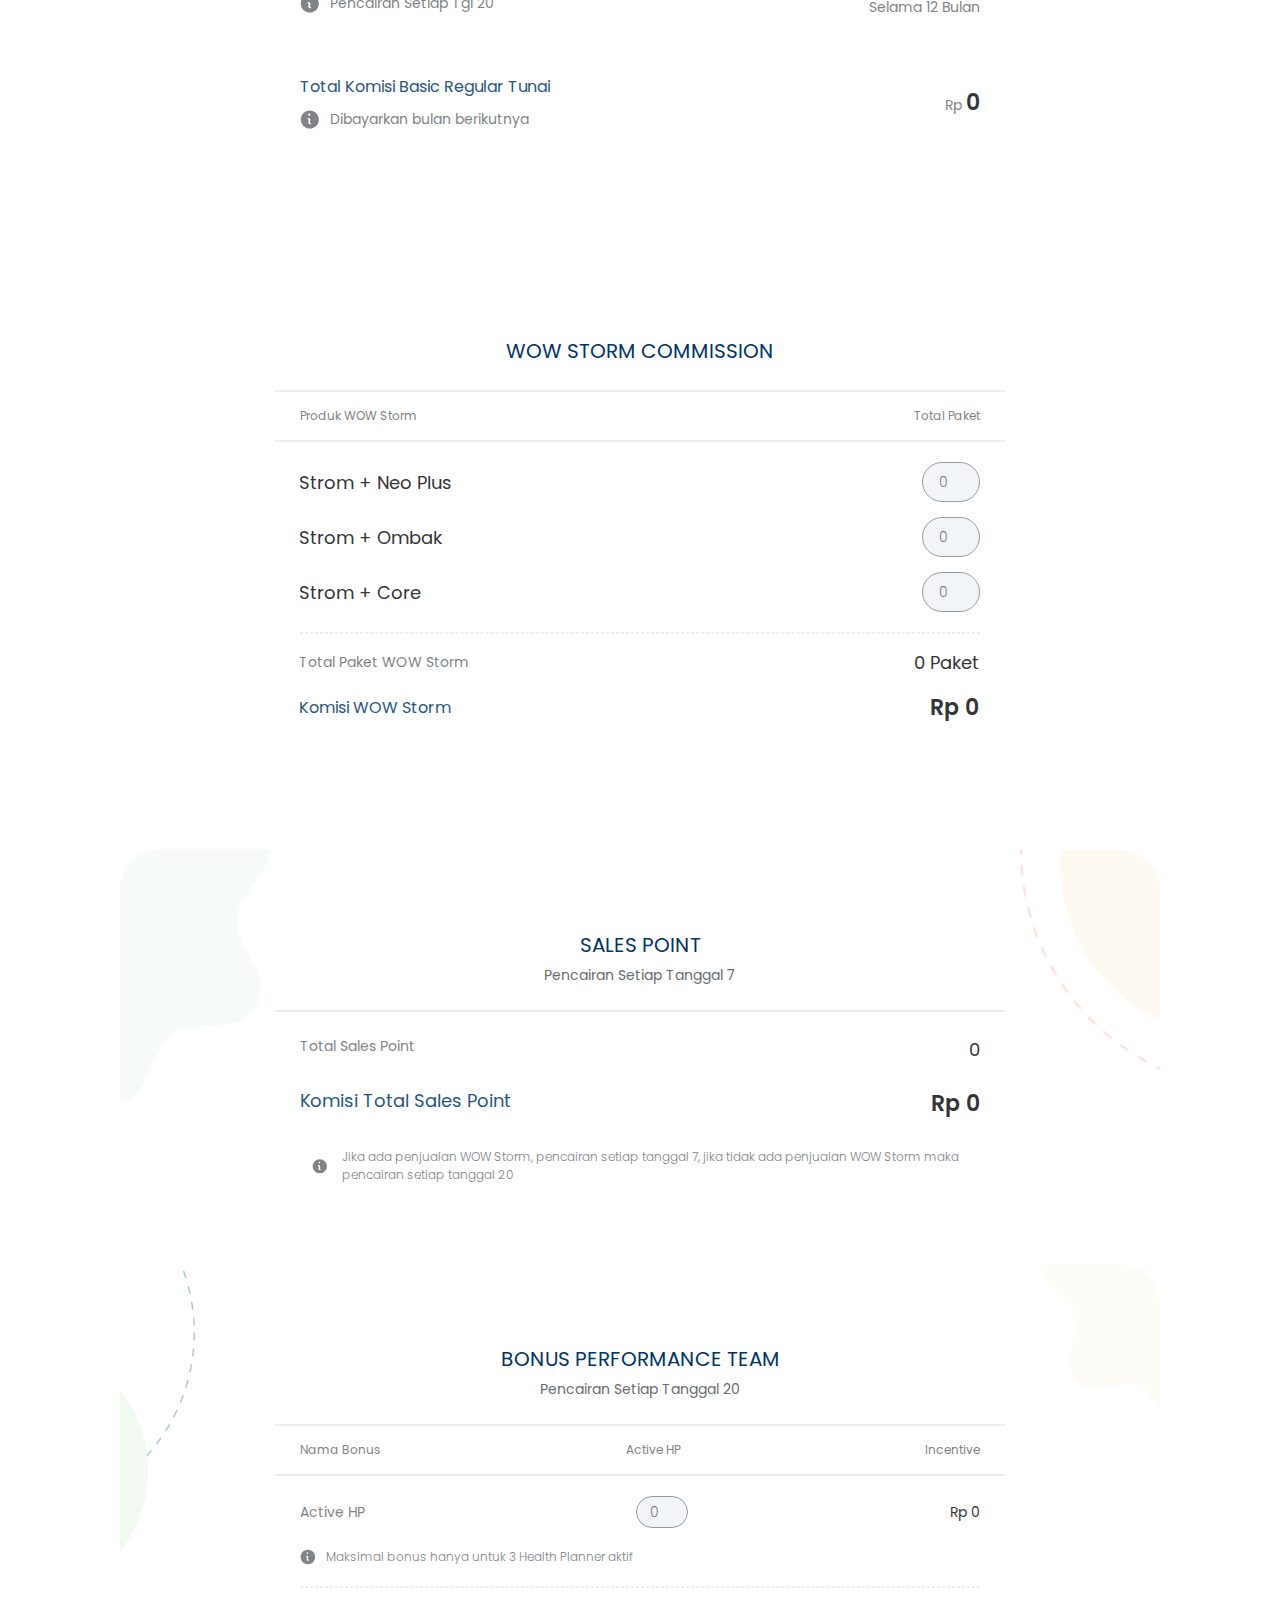
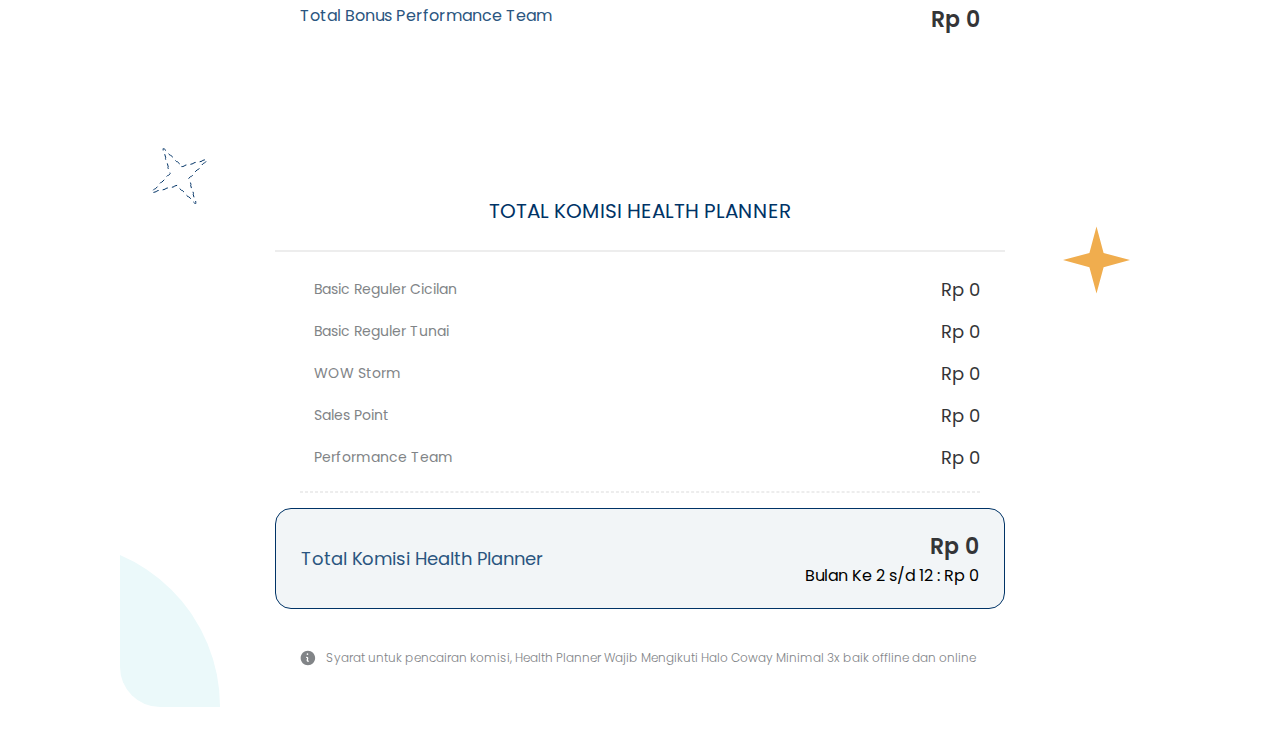
==== commit 439d4db7: "update path" ====
--- a/index.html
+++ b/index.html
@@ -3,7 +3,7 @@
   <head>
     <meta charset="UTF-8" />
     <meta name="viewport" content="width=device-width, initial-scale=1.0" />
-    <title>Komisi</title>
+    <title>Simulasi Komisi</title>
 
     <link rel="stylesheet" href="style.css" />
     <link rel="preconnect" href="https://fonts.googleapis.com" />
@@ -11,14 +11,20 @@
     <link href="https://fonts.googleapis.com/css2?family=Poppins:wght@300;400;500;600;700&display=swap" rel="stylesheet" />
 
     <script src="js/app.js"></script>
+
+    <link rel="shortcut icon" href="../images/favicon.webp" type="image/x-icon" />
+    <meta name="description" content="pemurni air dengan design terunik dengan kemampuan filtrasi teknologi RO" />
+    <meta name="keywords" content="pemurni air, coway, water purifier, komisi" />
+    <meta property="og:image" content="https://pemurniair.com/images/logo.jpg" />
+    <meta name="twitter:image" content="https://pemurniair.com/images/logo.jpg" />
   </head>
   <body>
     <!-- POP UP PASSWORD START -->
     <div class="pop">
       <div class="card">
-        <img class="key" src="assets/popup/Password.png" alt="" srcset="" />
+        <img class="key" src="/komisi/assets/popup/Password.png" alt="" srcset="" />
         <div class="card-top">
-          <img class="bg-card-top" src="assets/popup/Ornament 150.png" alt="" />
+          <img class="bg-card-top" src="/komisi/assets/popup/Ornament 150.png" alt="" />
         </div>
         <div class="card-bottom">
           <h3>Masukkan Password 🙊</h3>
@@ -81,12 +87,12 @@
       <!-- BASIC SECTION START -->
       <div class="basic">
         <!-- BASIC ORNAMENT -->
-        <img class="ornament1" src="assets/form/basic/ornament1.png" alt="" />
-        <img class="ornament2" src="assets/form/basic/ornament2.png" alt="" />
-        <img class="ornament3" src="assets/form/basic/ornament3.png" alt="" />
+        <img class="ornament1" src="/komisi/assets/form/basic/ornament1.png" alt="" />
+        <img class="ornament2" src="/komisi/assets/form/basic/ornament2.png" alt="" />
+        <img class="ornament3" src="/komisi/assets/form/basic/ornament3.png" alt="" />
 
         <!-- SECTION ICON -->
-        <img class="section-image" src="assets/form/basic.png" alt="" />
+        <img class="section-image" src="/komisi/assets/form/basic.png" alt="" />
 
         <!-- SECTION TITLE -->
         <h5 class="title">BASIC REGULAR COMMISSION</h5>
@@ -254,11 +260,11 @@
       <!-- WOW SECTION START -->
       <div class="wow">
         <!-- WOW ORNAMENT -->
-        <img class="ornament1" src="assets/form/wow/ornament1.png" alt="" />
-        <img class="ornament2" src="assets/form/wow/ornament2.png" alt="" />
+        <img class="ornament1" src="/komisi/assets/form/wow/ornament1.png" alt="" />
+        <img class="ornament2" src="/komisi/assets/form/wow/ornament2.png" alt="" />
 
         <!-- SECTION ICON -->
-        <img class="section-image" src="assets/form/wow.png" alt="" />
+        <img class="section-image" src="/komisi/assets/form/wow.png" alt="" />
 
         <!-- SECTION TITLE -->
         <h5 class="title">WOW STORM COMMISSION</h5>
@@ -310,7 +316,7 @@
 
       <!-- SALES SECTION START -->
       <div class="sales">
-        <img class="section-image" src="assets/form/sales.png" alt="" />
+        <img class="section-image" src="/komisi/assets/form/sales.png" alt="" />
         <h5 class="title">SALES POINT</h5>
         <p class="info">Pencairan Setiap Tanggal 7</p>
 
@@ -349,7 +355,7 @@
 
       <!-- PERFORMANCE SECTION START -->
       <div class="performance">
-        <img class="section-image" src="assets/form/performance.png" alt="" />
+        <img class="section-image" src="/komisi/assets/form/performance.png" alt="" />
         <h5 class="title">BONUS PERFORMANCE TEAM</h5>
         <p class="info">Pencairan Setiap Tanggal 20</p>
 
@@ -398,7 +404,7 @@
 
       <!-- TOTAL SECTION START -->
       <div class="total">
-        <img class="section-image" src="assets/form/total.png" alt="" />
+        <img class="section-image" src="/komisi/assets/form/total.png" alt="" />
         <h5 class="title">TOTAL KOMISI HEALTH PLANNER</h5>
         <div class="content">
           <hr class="top-line" />
--- a/style.css
+++ b/style.css
@@ -1,5 +1,5 @@
 body {
-  background-image: url('../assets/popup/background.png');
+  background-image: url('/komisi/assets/popup/background.png');
   background-position: center;
   background-size: cover;
 }
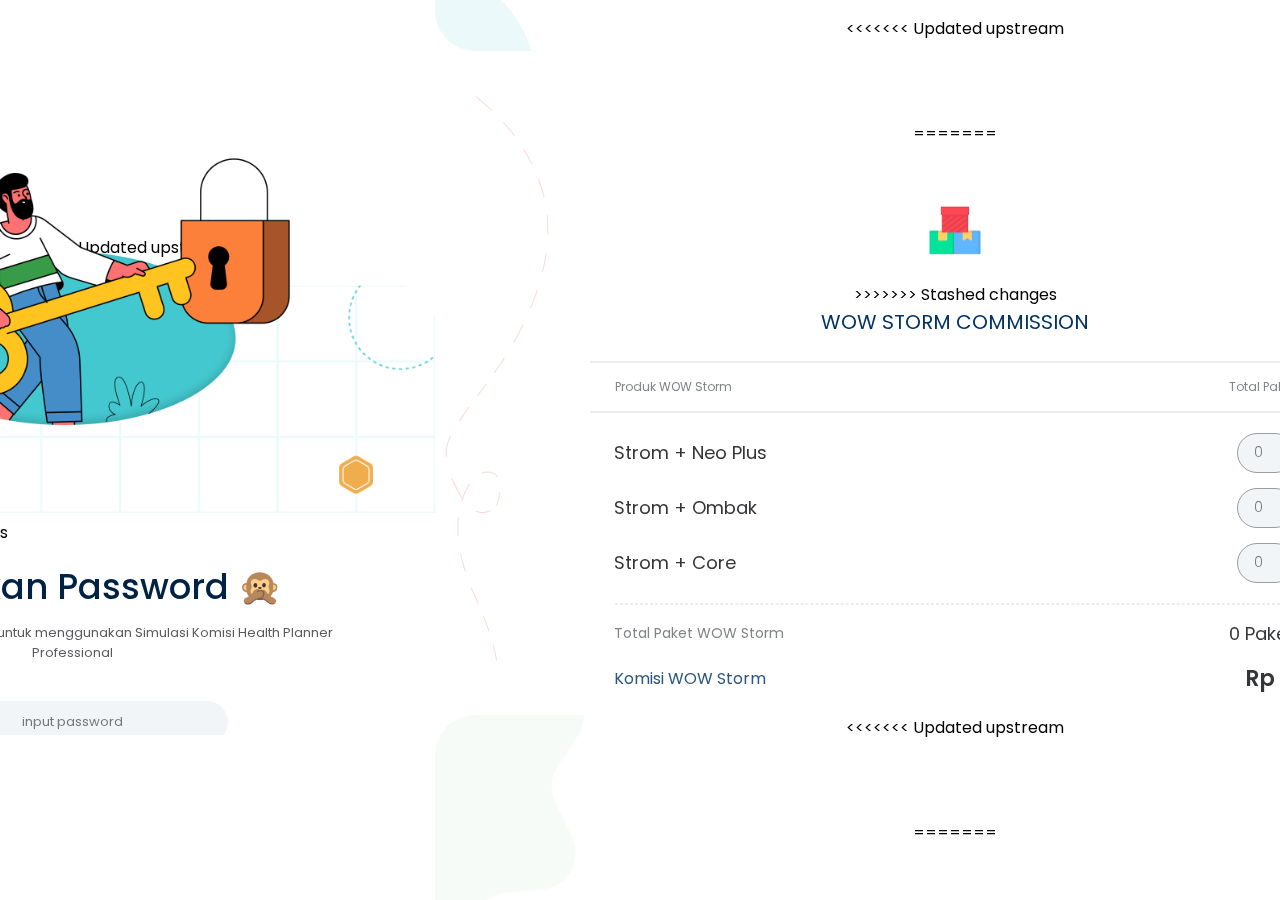
==== commit 7d7be639: "ilangin titk titik" ====
--- a/index.html
+++ b/index.html
@@ -22,9 +22,15 @@
     <!-- POP UP PASSWORD START -->
     <div class="pop">
       <div class="card">
+<<<<<<< Updated upstream
         <img class="key" src="/komisi/assets/popup/Password.png" alt="" srcset="" />
         <div class="card-top">
           <img class="bg-card-top" src="/komisi/assets/popup/Ornament 150.png" alt="" />
+=======
+        <img class="key" src="/assets/popup/Password.png" alt="" srcset="" />
+        <div class="card-top">
+          <img class="bg-card-top" src="/assets/popup/Ornament 150.png" alt="" />
+>>>>>>> Stashed changes
         </div>
         <div class="card-bottom">
           <h3>Masukkan Password 🙊</h3>
@@ -87,12 +93,21 @@
       <!-- BASIC SECTION START -->
       <div class="basic">
         <!-- BASIC ORNAMENT -->
+<<<<<<< Updated upstream
         <img class="ornament1" src="/komisi/assets/form/basic/ornament1.png" alt="" />
         <img class="ornament2" src="/komisi/assets/form/basic/ornament2.png" alt="" />
         <img class="ornament3" src="/komisi/assets/form/basic/ornament3.png" alt="" />
 
         <!-- SECTION ICON -->
         <img class="section-image" src="/komisi/assets/form/basic.png" alt="" />
+=======
+        <img class="ornament1" src="/assets/form/basic/ornament1.png" alt="" />
+        <img class="ornament2" src="/assets/form/basic/ornament2.png" alt="" />
+        <img class="ornament3" src="/assets/form/basic/ornament3.png" alt="" />
+
+        <!-- SECTION ICON -->
+        <img class="section-image" src="/assets/form/basic.png" alt="" />
+>>>>>>> Stashed changes
 
         <!-- SECTION TITLE -->
         <h5 class="title">BASIC REGULAR COMMISSION</h5>
@@ -260,11 +275,19 @@
       <!-- WOW SECTION START -->
       <div class="wow">
         <!-- WOW ORNAMENT -->
+<<<<<<< Updated upstream
         <img class="ornament1" src="/komisi/assets/form/wow/ornament1.png" alt="" />
         <img class="ornament2" src="/komisi/assets/form/wow/ornament2.png" alt="" />
 
         <!-- SECTION ICON -->
         <img class="section-image" src="/komisi/assets/form/wow.png" alt="" />
+=======
+        <img class="ornament1" src="/assets/form/wow/ornament1.png" alt="" />
+        <img class="ornament2" src="/assets/form/wow/ornament2.png" alt="" />
+
+        <!-- SECTION ICON -->
+        <img class="section-image" src="/assets/form/wow.png" alt="" />
+>>>>>>> Stashed changes
 
         <!-- SECTION TITLE -->
         <h5 class="title">WOW STORM COMMISSION</h5>
@@ -316,7 +339,11 @@
 
       <!-- SALES SECTION START -->
       <div class="sales">
+<<<<<<< Updated upstream
         <img class="section-image" src="/komisi/assets/form/sales.png" alt="" />
+=======
+        <img class="section-image" src="/assets/form/sales.png" alt="" />
+>>>>>>> Stashed changes
         <h5 class="title">SALES POINT</h5>
         <p class="info">Pencairan Setiap Tanggal 7</p>
 
@@ -355,7 +382,11 @@
 
       <!-- PERFORMANCE SECTION START -->
       <div class="performance">
+<<<<<<< Updated upstream
         <img class="section-image" src="/komisi/assets/form/performance.png" alt="" />
+=======
+        <img class="section-image" src="/assets/form/performance.png" alt="" />
+>>>>>>> Stashed changes
         <h5 class="title">BONUS PERFORMANCE TEAM</h5>
         <p class="info">Pencairan Setiap Tanggal 20</p>
 
@@ -404,7 +435,11 @@
 
       <!-- TOTAL SECTION START -->
       <div class="total">
+<<<<<<< Updated upstream
         <img class="section-image" src="/komisi/assets/form/total.png" alt="" />
+=======
+        <img class="section-image" src="/assets/form/total.png" alt="" />
+>>>>>>> Stashed changes
         <h5 class="title">TOTAL KOMISI HEALTH PLANNER</h5>
         <div class="content">
           <hr class="top-line" />
@@ -470,7 +505,7 @@
         <svg xmlns="http://www.w3.org/2000/svg" width="67" height="68" viewBox="0 0 67 68" fill="none" class="total-solid-img">
           <path d="M33.5 0.586426L40.6064 26.98L67 34.0864L40.6064 41.1928L33.5 67.5864L26.3936 41.1928L0 34.0864L26.3936 26.98L33.5 0.586426Z" fill="#F0AD4E" />
         </svg>
-        <img src="/assets/form/total/Ellipse1.svg" alt="Ellipse1" class="total-circle-img" />
+        <img src="//assets/form/total/Ellipse1.svg" alt="Ellipse1" class="total-circle-img" />
       </div>
       <!-- TOTAL SECTION END -->
     </div>
--- a/style.css
+++ b/style.css
@@ -1,5 +1,9 @@
 body {
+<<<<<<< Updated upstream
   background-image: url('/komisi/assets/popup/background.png');
+=======
+  background-image: url('/assets/popup/background.png');
+>>>>>>> Stashed changes
   background-position: center;
   background-size: cover;
 }
